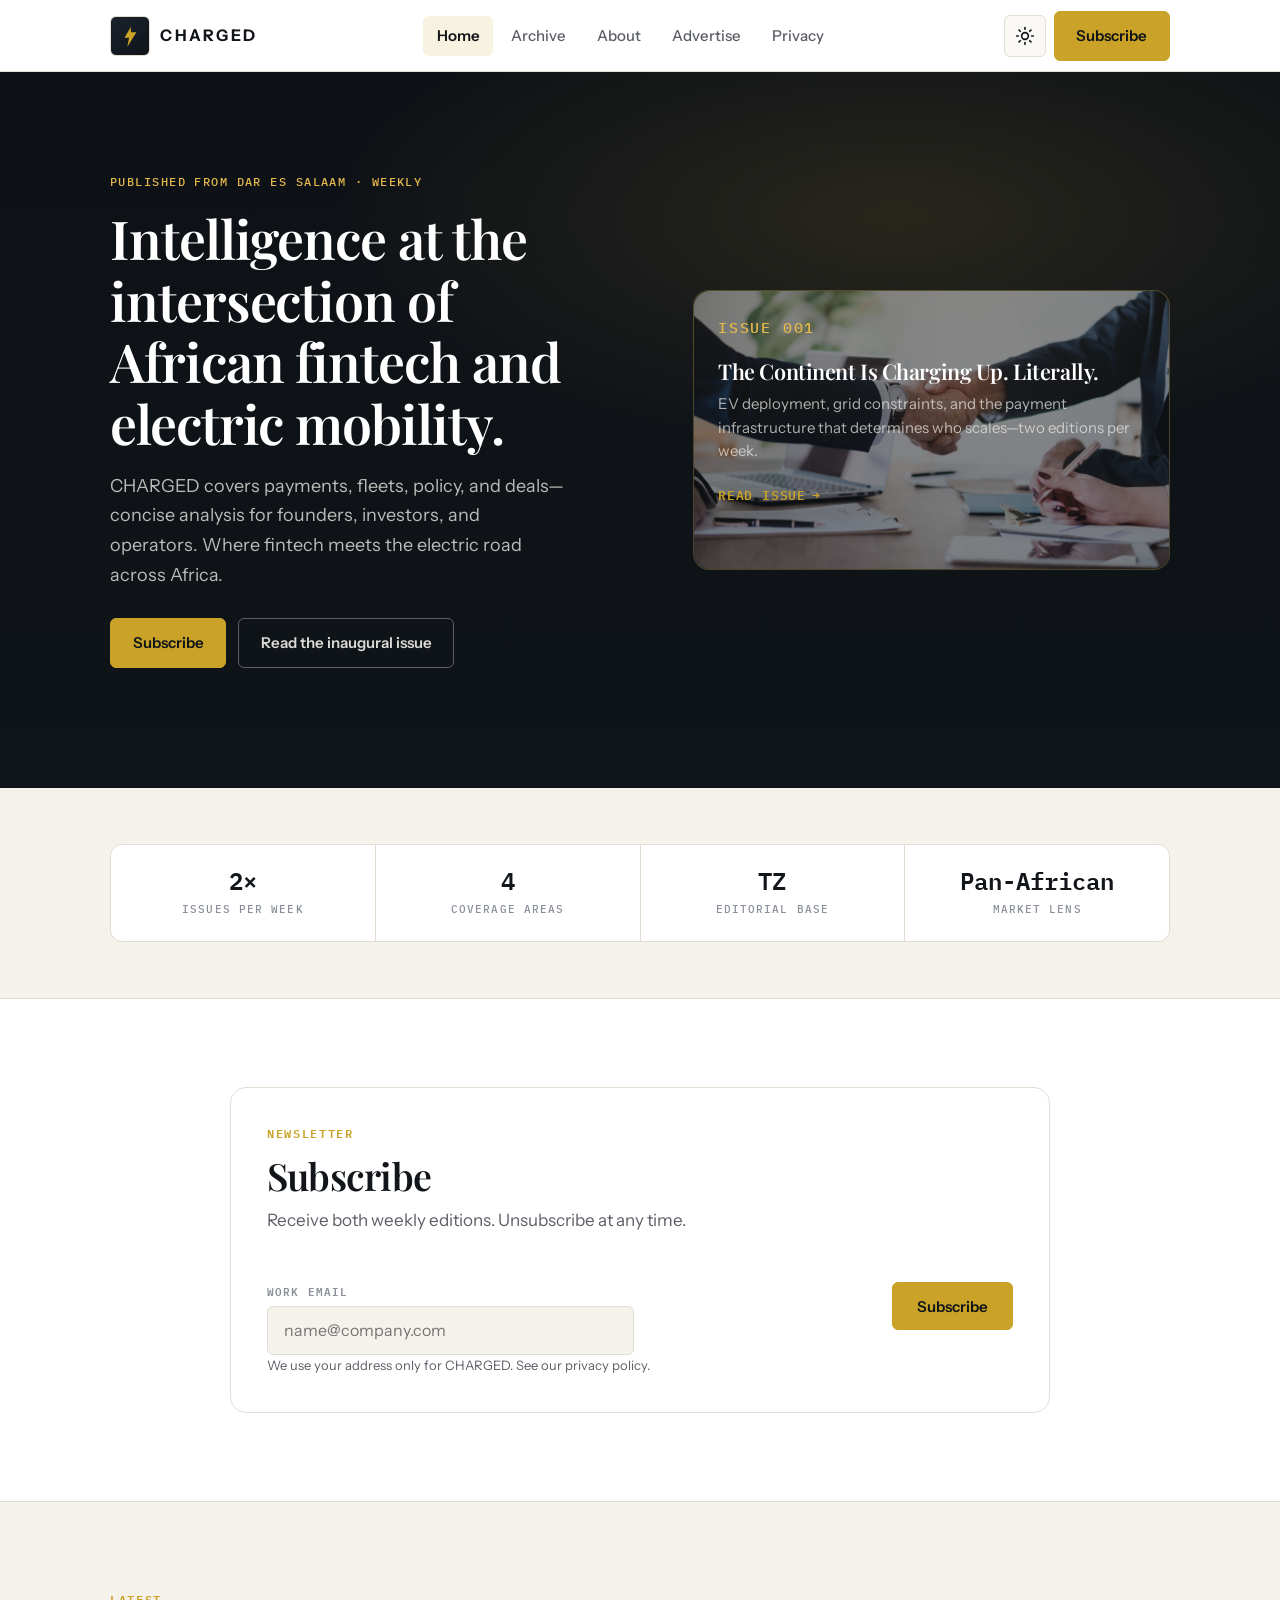
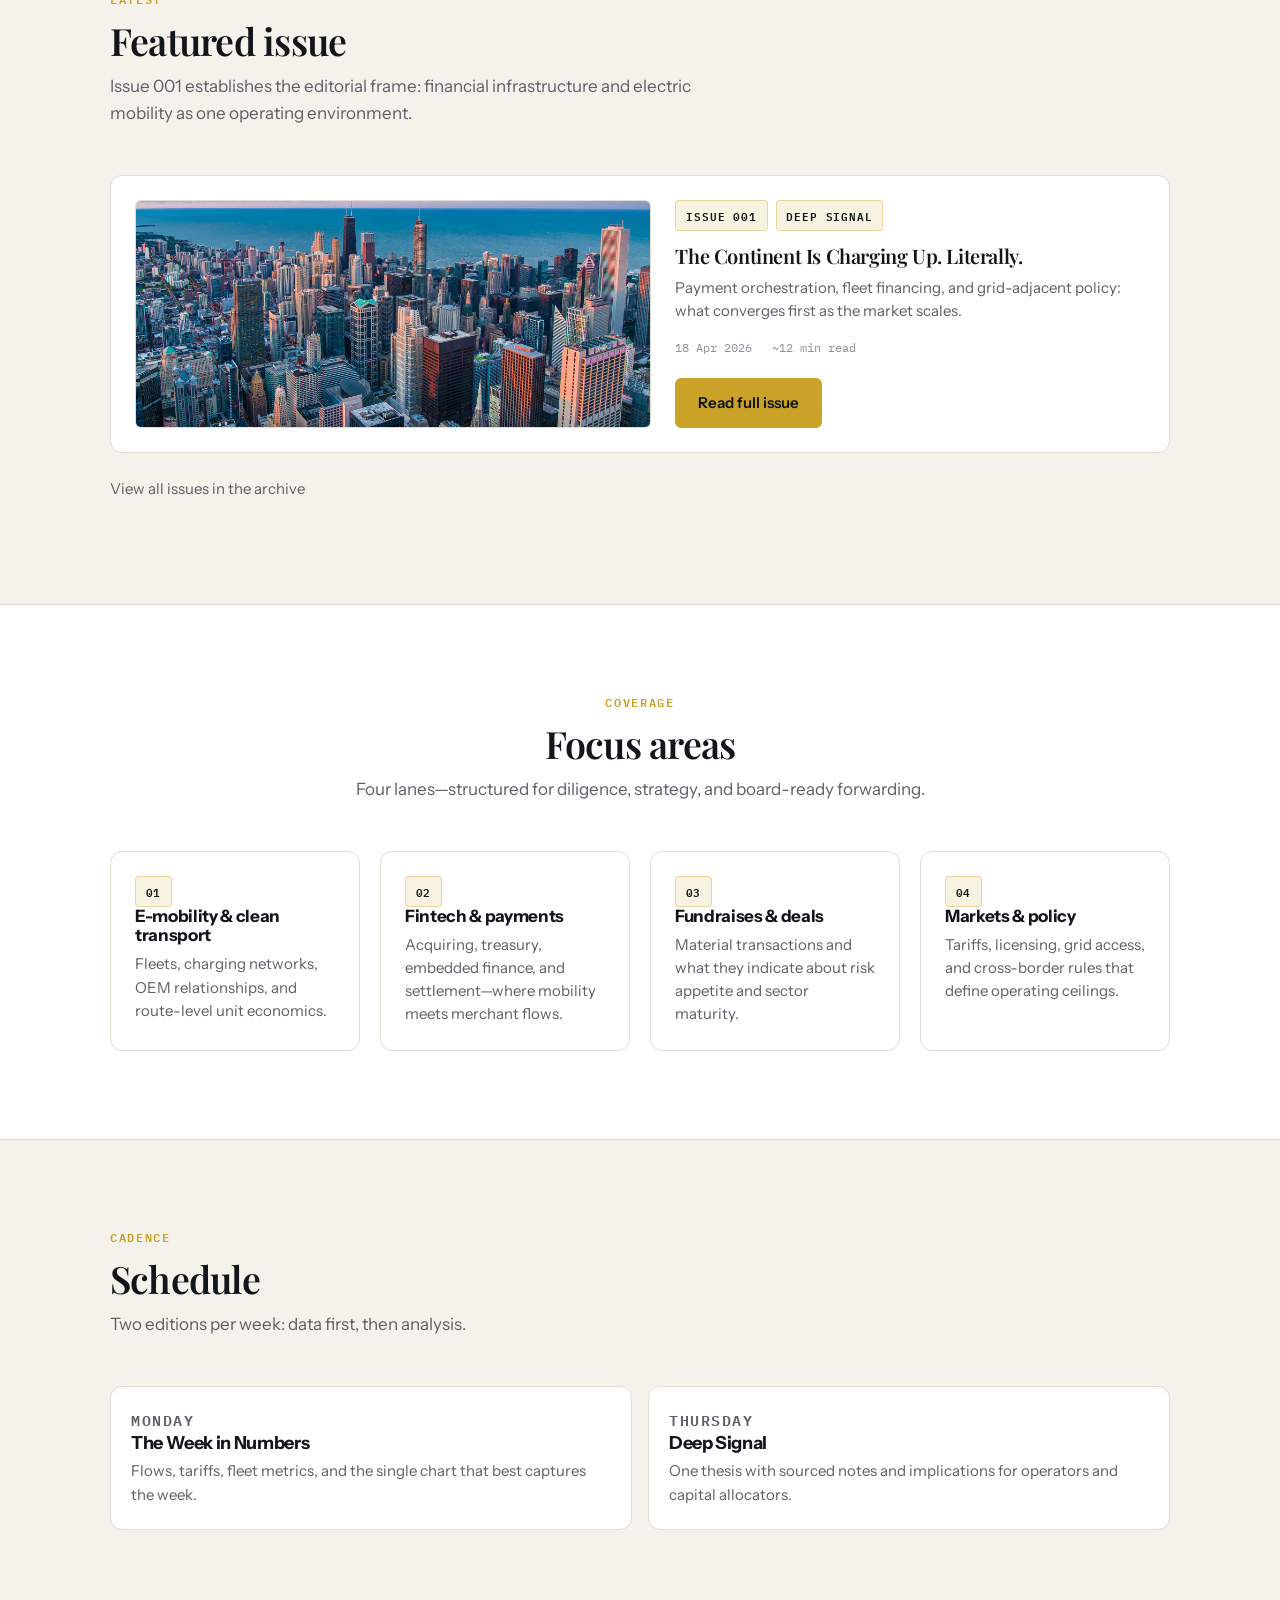
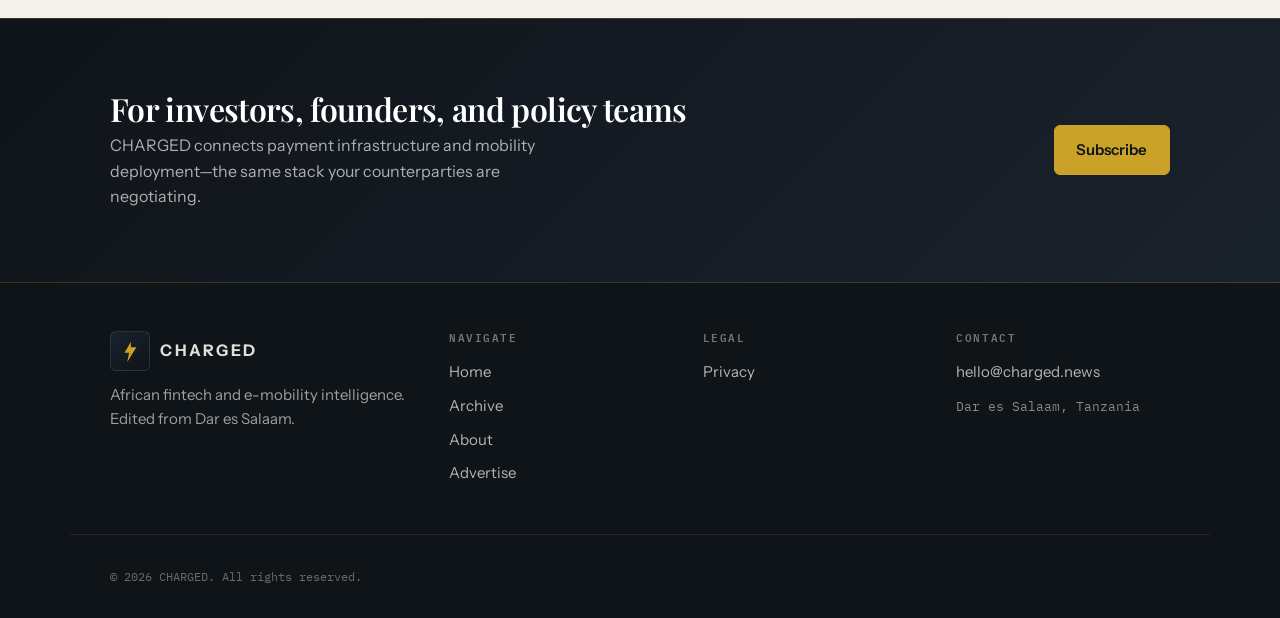
==== index.html @ 30957a06 "template editing" ====
<!DOCTYPE html>
<html lang="en" data-theme="light">
<head>
  <meta charset="UTF-8">
  <meta name="viewport" content="width=device-width, initial-scale=1">
  <meta http-equiv="X-UA-Compatible" content="IE=edge">
  <title>CHARGED — Africa fintech &amp; e-mobility intelligence</title>
  <meta name="description" content="Weekly intelligence on Africa’s fintech and e-mobility sectors. Published from Dar es Salaam. Where fintech meets the electric road across Africa.">
  <link rel="canonical" href="https://charged.news/">
  <meta property="og:type" content="website">
  <meta property="og:title" content="CHARGED — Africa fintech &amp; e-mobility intelligence">
  <meta property="og:description" content="Weekly intelligence on Africa’s fintech and e-mobility sectors. Published from Dar es Salaam.">
  <meta property="og:url" content="https://charged.news/">
  <meta property="og:image" content="https://charged.news/img/bg-img/1.jpg">
  <meta name="twitter:card" content="summary_large_image">
  <meta name="twitter:title" content="CHARGED">
  <meta name="twitter:description" content="Where fintech meets the electric road across Africa.">
  <link rel="icon" href="assets/images/favicon.svg" type="image/svg+xml">
  <link rel="apple-touch-icon" href="assets/images/favicon.svg">
  <link rel="stylesheet" href="assets/css/charged.css">
  <meta name="theme-color" content="#f5f2eb" media="(prefers-color-scheme: light)">
  <meta name="theme-color" content="#0a0c0f" media="(prefers-color-scheme: dark)">
</head>
<body>
  <a class="ch-skip" href="#main">Skip to content</a>

  <div class="ch-page">
    <header class="ch-header" id="top">
      <div class="ch-container ch-header__inner">
        <a class="ch-logo" href="index.html" aria-label="CHARGED home">
          <span class="ch-logo__mark" aria-hidden="true">
            <svg viewBox="0 0 24 24" fill="none" xmlns="http://www.w3.org/2000/svg" aria-hidden="true">
              <path d="M13 2L6 14h5l-2 10 10-16h-6l0-6z" fill="currentColor"/>
            </svg>
          </span>
          <span class="ch-logo__text">CHARGED</span>
        </a>

        <nav class="ch-nav" aria-label="Primary">
          <a href="index.html" aria-current="page">Home</a>
          <a href="archive.html">Archive</a>
          <a href="about.html">About</a>
          <a href="advertise.html">Advertise</a>
          <a href="privacy.html">Privacy</a>
        </nav>

        <div class="ch-header__actions">
          <button type="button" class="ch-icon-btn" id="theme-toggle" aria-label="Switch color theme">
            <svg class="ch-theme-icon ch-theme-icon--sun" width="20" height="20" viewBox="0 0 24 24" fill="none" xmlns="http://www.w3.org/2000/svg" aria-hidden="true">
              <circle cx="12" cy="12" r="4" stroke="currentColor" stroke-width="2"/>
              <path d="M12 2v2M12 20v2M4.93 4.93l1.41 1.41M17.66 17.66l1.41 1.41M2 12h2M20 12h2M4.93 19.07l1.41-1.41M17.66 6.34l1.41-1.41" stroke="currentColor" stroke-width="2" stroke-linecap="round"/>
            </svg>
            <svg class="ch-theme-icon ch-theme-icon--moon" width="20" height="20" viewBox="0 0 24 24" fill="none" xmlns="http://www.w3.org/2000/svg" aria-hidden="true">
              <path d="M21 12.79A9 9 0 1111.21 3 7 7 0 0021 12.79z" stroke="currentColor" stroke-width="2" stroke-linecap="round" stroke-linejoin="round"/>
            </svg>
          </button>
          <a class="ch-btn ch-btn--primary ch-hide-mobile" href="#subscribe">Subscribe</a>
          <button type="button" class="ch-nav-toggle" id="nav-toggle" aria-expanded="false" aria-controls="mobile-nav" aria-label="Open menu">
            <span></span><span></span><span></span>
          </button>
        </div>
      </div>
      <div class="ch-mobile-nav" id="mobile-nav" aria-hidden="true">
        <ul>
          <li><a href="index.html">Home</a></li>
          <li><a href="archive.html">Archive</a></li>
          <li><a href="about.html">About</a></li>
          <li><a href="advertise.html">Advertise</a></li>
          <li><a href="privacy.html">Privacy</a></li>
          <li><a href="#subscribe">Subscribe</a></li>
        </ul>
      </div>
    </header>

    <main class="ch-main" id="main">
      <section class="ch-hero" aria-labelledby="hero-heading">
        <div class="ch-container ch-hero__grid">
          <div>
            <p class="ch-kicker">Published from Dar es Salaam · Weekly</p>
            <h1 id="hero-heading">Intelligence at the intersection of African fintech and electric mobility.</h1>
            <p class="ch-hero__dek">CHARGED covers payments, fleets, policy, and deals—concise analysis for founders, investors, and operators. Where fintech meets the electric road across Africa.</p>
            <div class="ch-hero__actions">
              <a class="ch-btn ch-btn--primary" href="#subscribe">Subscribe</a>
              <a class="ch-btn ch-btn--on-dark" href="article.html">Read the inaugural issue</a>
            </div>
          </div>
          <div class="ch-hero__panel">
            <div class="ch-hero__panel-img" style="background-image:url(img/bg-img/1.jpg);" role="img" aria-hidden="true"></div>
            <div class="ch-hero__panel-inner">
              <p class="ch-kicker">Issue 001</p>
              <h2>The Continent Is Charging Up. Literally.</h2>
              <p>EV deployment, grid constraints, and the payment infrastructure that determines who scales—two editions per week.</p>
              <a class="ch-link-arrow" href="article.html">Read issue</a>
            </div>
          </div>
        </div>
      </section>

      <section class="ch-section ch-section--tight" aria-labelledby="stats-heading">
        <div class="ch-container">
          <h2 id="stats-heading" class="ch-sr-only">Publication snapshot</h2>
          <div class="ch-stat-bar">
            <div class="ch-stat">
              <span class="ch-stat__value">2×</span>
              <span class="ch-stat__label">Issues per week</span>
            </div>
            <div class="ch-stat">
              <span class="ch-stat__value">4</span>
              <span class="ch-stat__label">Coverage areas</span>
            </div>
            <div class="ch-stat">
              <span class="ch-stat__value">TZ</span>
              <span class="ch-stat__label">Editorial base</span>
            </div>
            <div class="ch-stat">
              <span class="ch-stat__value">Pan-African</span>
              <span class="ch-stat__label">Market lens</span>
            </div>
          </div>
        </div>
      </section>

      <section id="subscribe" class="ch-section ch-section--surface" aria-labelledby="subscribe-heading">
        <div class="ch-container ch-container--narrow">
          <div class="ch-subscribe-block">
            <div class="ch-section-head">
              <span class="ch-eyebrow">Newsletter</span>
              <h2 id="subscribe-heading" class="ch-section-title">Subscribe</h2>
              <p class="ch-section-dek">Receive both weekly editions. Unsubscribe at any time.</p>
            </div>
            <form class="ch-subscribe-form" action="#" method="post" novalidate>
              <div class="ch-form-row">
                <div class="ch-field">
                  <label class="ch-label" for="email-main">Work email</label>
                  <input class="ch-input" type="email" id="email-main" name="email" autocomplete="email" inputmode="email" placeholder="name@company.com" required>
                  <p class="ch-field-error" role="alert"></p>
                </div>
                <div class="ch-field ch-form-actions">
                  <span class="ch-label ch-sr-only">Submit subscription</span>
                  <button class="ch-btn ch-btn--primary ch-btn--submit" type="submit">Subscribe</button>
                </div>
              </div>
              <p class="ch-field-hint">We use your address only for CHARGED. See our <a href="privacy.html">privacy policy</a>.</p>
              <div class="ch-honeypot" aria-hidden="true">
                <label for="website">Website</label>
                <input type="text" id="website" name="website" tabindex="-1" autocomplete="off">
              </div>
              <p class="ch-form-status" role="status" aria-live="polite"></p>
            </form>
          </div>
        </div>
      </section>

      <section class="ch-section" aria-labelledby="featured-heading">
        <div class="ch-container">
          <header class="ch-section-head">
            <span class="ch-eyebrow">Latest</span>
            <h2 id="featured-heading" class="ch-section-title">Featured issue</h2>
            <p class="ch-section-dek">Issue 001 establishes the editorial frame: financial infrastructure and electric mobility as one operating environment.</p>
          </header>
          <article class="ch-card ch-card--featured">
            <div class="ch-card__visual" style="background-image:url(img/bg-img/6.jpg);" role="img" aria-hidden="true"></div>
            <div>
              <div class="ch-tag-row">
                <span class="ch-badge">Issue 001</span>
                <span class="ch-badge">Deep Signal</span>
              </div>
              <h3 class="ch-card__title"><a href="article.html">The Continent Is Charging Up. Literally.</a></h3>
              <p class="ch-card__excerpt">Payment orchestration, fleet financing, and grid-adjacent policy: what converges first as the market scales.</p>
              <div class="ch-meta-row">
                <time datetime="2026-04-18">18 Apr 2026</time>
                <span>~12 min read</span>
              </div>
              <div class="ch-card__actions">
                <a class="ch-btn ch-btn--primary" href="article.html">Read full issue</a>
              </div>
            </div>
          </article>
          <p class="ch-text-muted" style="margin-top:1.5rem;font-size:0.9375rem;"><a href="archive.html">View all issues in the archive</a></p>
        </div>
      </section>

      <section class="ch-section ch-section--surface" aria-labelledby="coverage-heading">
        <div class="ch-container">
          <header class="ch-section-head ch-section-head--center">
            <span class="ch-eyebrow">Coverage</span>
            <h2 id="coverage-heading" class="ch-section-title">Focus areas</h2>
            <p class="ch-section-dek">Four lanes—structured for diligence, strategy, and board-ready forwarding.</p>
          </header>
          <div class="ch-card-grid ch-card-grid--4">
            <div class="ch-card ch-card--topic">
              <span class="ch-badge">01</span>
              <h3>E-mobility &amp; clean transport</h3>
              <p>Fleets, charging networks, OEM relationships, and route-level unit economics.</p>
            </div>
            <div class="ch-card ch-card--topic">
              <span class="ch-badge">02</span>
              <h3>Fintech &amp; payments</h3>
              <p>Acquiring, treasury, embedded finance, and settlement—where mobility meets merchant flows.</p>
            </div>
            <div class="ch-card ch-card--topic">
              <span class="ch-badge">03</span>
              <h3>Fundraises &amp; deals</h3>
              <p>Material transactions and what they indicate about risk appetite and sector maturity.</p>
            </div>
            <div class="ch-card ch-card--topic">
              <span class="ch-badge">04</span>
              <h3>Markets &amp; policy</h3>
              <p>Tariffs, licensing, grid access, and cross-border rules that define operating ceilings.</p>
            </div>
          </div>
        </div>
      </section>

      <section class="ch-section" aria-labelledby="schedule-heading">
        <div class="ch-container">
          <header class="ch-section-head">
            <span class="ch-eyebrow">Cadence</span>
            <h2 id="schedule-heading" class="ch-section-title">Schedule</h2>
            <p class="ch-section-dek">Two editions per week: data first, then analysis.</p>
          </header>
          <div class="ch-schedule">
            <div class="ch-schedule__item">
              <p class="ch-schedule__day">Monday</p>
              <h3>The Week in Numbers</h3>
              <p>Flows, tariffs, fleet metrics, and the single chart that best captures the week.</p>
            </div>
            <div class="ch-schedule__item">
              <p class="ch-schedule__day">Thursday</p>
              <h3>Deep Signal</h3>
              <p>One thesis with sourced notes and implications for operators and capital allocators.</p>
            </div>
          </div>
        </div>
      </section>

      <section class="ch-cta-band" aria-labelledby="cta-mid-heading">
        <div class="ch-container ch-cta-band__inner">
          <div>
            <h2 id="cta-mid-heading">For investors, founders, and policy teams</h2>
            <p>CHARGED connects payment infrastructure and mobility deployment—the same stack your counterparties are negotiating.</p>
          </div>
          <a class="ch-btn ch-btn--primary" href="#subscribe">Subscribe</a>
        </div>
      </section>
    </main>

    <footer class="ch-footer">
      <div class="ch-container ch-footer__grid">
        <div class="ch-footer__brand">
          <a class="ch-logo ch-logo--footer" href="index.html">
            <span class="ch-logo__mark ch-logo__mark--footer" aria-hidden="true">
              <svg viewBox="0 0 24 24" width="22" height="22" xmlns="http://www.w3.org/2000/svg" aria-hidden="true">
                <path d="M13 2L6 14h5l-2 10 10-16h-6l0-6z" fill="currentColor"/>
              </svg>
            </span>
            <span class="ch-logo__text">CHARGED</span>
          </a>
          <p>African fintech and e-mobility intelligence. Edited from Dar es Salaam.</p>
        </div>
        <div>
          <h2 class="ch-footer__title">Navigate</h2>
          <ul class="ch-footer__list">
            <li><a href="index.html">Home</a></li>
            <li><a href="archive.html">Archive</a></li>
            <li><a href="about.html">About</a></li>
            <li><a href="advertise.html">Advertise</a></li>
          </ul>
        </div>
        <div>
          <h2 class="ch-footer__title">Legal</h2>
          <ul class="ch-footer__list">
            <li><a href="privacy.html">Privacy</a></li>
          </ul>
        </div>
        <div>
          <h2 class="ch-footer__title">Contact</h2>
          <ul class="ch-footer__list">
            <li><a href="mailto:hello@charged.news">hello@charged.news</a></li>
            <li><span class="ch-footer__location">Dar es Salaam, Tanzania</span></li>
          </ul>
        </div>
      </div>
      <div class="ch-container ch-footer__bottom">
        <p>© <span id="y"></span> CHARGED. All rights reserved.</p>
      </div>
    </footer>
  </div>

  <script>
    document.getElementById("y").textContent = new Date().getFullYear();
  </script>
  <script src="assets/js/main.js" defer></script>
</body>
</html>
---- assets/css/charged.css ----
/* =============================================================================
   CHARGED — Publication design system
   HTML/CSS/JS only. Tokens, components, light/dark themes.
   ============================================================================= */

@import url("https://fonts.googleapis.com/css2?family=IBM+Plex+Mono:wght@400;500;600&family=Instrument+Sans:ital,wght@0,400;0,500;0,600;0,700;1,400&family=Playfair+Display:ital,wght@0,500;0,600;0,700;1,500&display=swap");

/* -----------------------------------------------------------------------------
   Design tokens
   ----------------------------------------------------------------------------- */
:root {
  --font-display: "Playfair Display", Georgia, serif;
  --font-ui: "Instrument Sans", system-ui, sans-serif;
  --font-mono: "IBM Plex Mono", ui-monospace, monospace;

  --ch-bg: #f5f2eb;
  --ch-surface: #ffffff;
  --ch-surface-2: #faf8f4;
  --ch-ink: #12151a;
  --ch-ink-muted: #5c5f66;
  --ch-ink-subtle: #8a8f98;
  --ch-border: #e2ddd3;
  --ch-border-strong: #c9c2b4;

  --ch-accent: #c9a227;
  --ch-accent-bright: #e4b84a;
  --ch-accent-dim: rgba(201, 162, 39, 0.14);
  --ch-accent-glow: rgba(228, 184, 74, 0.35);

  --ch-navy: #0f1419;
  --ch-navy-soft: #1a222c;

  --ch-radius-sm: 6px;
  --ch-radius: 12px;
  --ch-radius-lg: 16px;

  --ch-shadow: 0 12px 40px rgba(15, 20, 25, 0.08);
  --ch-shadow-hover: 0 18px 50px rgba(15, 20, 25, 0.12);

  --ch-header-h: 72px;
  --ch-max-read: 42rem;
  --ch-max-prose: 48rem;
  --ch-ease: cubic-bezier(0.22, 1, 0.36, 1);
  --ch-trans: 0.22s var(--ch-ease);
}

[data-theme="dark"] {
  color-scheme: dark;
  --ch-bg: #0a0c0f;
  --ch-surface: #12151a;
  --ch-surface-2: #181c24;
  --ch-ink: #eceae4;
  --ch-ink-muted: #a8a49a;
  --ch-ink-subtle: #7a756c;
  --ch-border: #2a3038;
  --ch-border-strong: #3d4550;

  --ch-accent: #e4b84a;
  --ch-accent-bright: #f0cc6a;
  --ch-accent-dim: rgba(228, 184, 74, 0.12);
  --ch-accent-glow: rgba(228, 184, 74, 0.25);

  --ch-navy: #06080a;
  --ch-navy-soft: #12151a;

  --ch-shadow: 0 12px 40px rgba(0, 0, 0, 0.45);
  --ch-shadow-hover: 0 20px 55px rgba(0, 0, 0, 0.55);
}

/* -----------------------------------------------------------------------------
   Reset & base
   ----------------------------------------------------------------------------- */
*,
*::before,
*::after {
  box-sizing: border-box;
}

html {
  scroll-behavior: smooth;
}

@media (prefers-reduced-motion: reduce) {
  html {
    scroll-behavior: auto;
  }
  *,
  *::before,
  *::after {
    animation-duration: 0.01ms !important;
    animation-iteration-count: 1 !important;
    transition-duration: 0.01ms !important;
  }
}

body {
  margin: 0;
  font-family: var(--font-ui);
  font-size: 1rem;
  line-height: 1.6;
  color: var(--ch-ink);
  background: var(--ch-bg);
  -webkit-font-smoothing: antialiased;
}

img {
  max-width: 100%;
  height: auto;
  display: block;
}

a {
  color: inherit;
  text-decoration: none;
  transition: color var(--ch-trans), border-color var(--ch-trans), background var(--ch-trans),
    box-shadow var(--ch-trans), transform var(--ch-trans);
}

a:hover {
  color: var(--ch-accent);
}

:focus-visible {
  outline: 2px solid var(--ch-accent);
  outline-offset: 3px;
}

:focus:not(:focus-visible) {
  outline: none;
}

h1,
h2,
h3,
h4 {
  font-family: var(--font-display);
  font-weight: 600;
  line-height: 1.15;
  letter-spacing: -0.02em;
  margin: 0 0 0.5em;
}

.ch-mono {
  font-family: var(--font-mono);
  letter-spacing: 0.02em;
}

/* -----------------------------------------------------------------------------
   Layout
   ----------------------------------------------------------------------------- */
.ch-container {
  width: 100%;
  max-width: 1140px;
  margin-inline: auto;
  padding-inline: clamp(1.25rem, 4vw, 2.5rem);
}

.ch-container--narrow {
  max-width: 900px;
}

.ch-container--read {
  max-width: var(--ch-max-read);
}

.ch-skip {
  position: absolute;
  left: -9999px;
  z-index: 100000;
  padding: 0.75rem 1rem;
  background: var(--ch-accent);
  color: var(--ch-navy);
  font-weight: 600;
}
.ch-skip:focus {
  left: 1rem;
  top: 1rem;
}

/* -----------------------------------------------------------------------------
   Header
   ----------------------------------------------------------------------------- */
.ch-header {
  position: sticky;
  top: 0;
  z-index: 9000;
  height: var(--ch-header-h);
  background: var(--ch-surface);
  border-bottom: 1px solid var(--ch-border);
  transition: background var(--ch-trans), box-shadow var(--ch-trans);
}

.ch-header.is-scrolled {
  box-shadow: var(--ch-shadow);
}

[data-theme="dark"] .ch-header {
  background: rgba(18, 21, 26, 0.92);
  backdrop-filter: blur(12px);
}

.ch-header__inner {
  display: flex;
  align-items: center;
  justify-content: space-between;
  gap: 1rem;
  height: 100%;
}

.ch-logo {
  display: inline-flex;
  align-items: center;
  gap: 0.65rem;
  font-weight: 700;
  font-size: 1.125rem;
  letter-spacing: -0.03em;
  color: var(--ch-ink);
}
.ch-logo:hover {
  color: var(--ch-ink);
}
.ch-logo__mark {
  width: 40px;
  height: 40px;
  border-radius: var(--ch-radius-sm);
  background: linear-gradient(145deg, var(--ch-navy-soft), var(--ch-navy));
  border: 1px solid var(--ch-border);
  display: grid;
  place-items: center;
  flex-shrink: 0;
}
.ch-logo__mark svg {
  width: 22px;
  height: 22px;
  color: var(--ch-accent);
}

@media (max-width: 991px) {
  .ch-hide-mobile {
    display: none !important;
  }
}
.ch-logo__text {
  font-weight: 700;
  font-size: 1rem;
  letter-spacing: 0.14em;
  text-transform: uppercase;
  color: var(--ch-ink);
}

.ch-logo--footer {
  color: rgba(236, 234, 228, 0.95);
}
.ch-logo--footer .ch-logo__text {
  color: rgba(236, 234, 228, 0.95);
}
.ch-logo__mark--footer {
  background: linear-gradient(145deg, var(--ch-navy-soft), var(--ch-navy));
  border: 1px solid rgba(255, 255, 255, 0.1);
  color: var(--ch-accent-bright);
}
.ch-footer__location {
  font-family: var(--font-mono);
  font-size: 0.8125rem;
  color: rgba(236, 234, 228, 0.55);
}

.ch-nav {
  display: none;
  align-items: center;
  gap: 0.25rem;
}

@media (min-width: 992px) {
  .ch-nav {
    display: flex;
  }
}

.ch-nav a {
  display: block;
  padding: 0.5rem 0.85rem;
  border-radius: var(--ch-radius-sm);
  font-size: 0.9375rem;
  font-weight: 500;
  color: var(--ch-ink-muted);
}
.ch-nav a:hover,
.ch-nav a[aria-current="page"] {
  color: var(--ch-ink);
  background: var(--ch-accent-dim);
}
.ch-nav a[aria-current="page"] {
  font-weight: 600;
}

.ch-header__actions {
  display: flex;
  align-items: center;
  gap: 0.5rem;
}

/* Theme toggle */
.ch-icon-btn {
  width: 42px;
  height: 42px;
  border-radius: var(--ch-radius-sm);
  border: 1px solid var(--ch-border);
  background: var(--ch-surface-2);
  color: var(--ch-ink);
  cursor: pointer;
  display: grid;
  place-items: center;
  transition: border-color var(--ch-trans), background var(--ch-trans), transform var(--ch-trans);
}
.ch-icon-btn:hover {
  border-color: var(--ch-accent);
  background: var(--ch-accent-dim);
}
.ch-icon-btn:active {
  transform: scale(0.97);
}
.ch-theme-icon {
  display: block;
}
.ch-theme-icon--moon {
  display: none;
}
[data-theme="dark"] .ch-theme-icon--sun {
  display: none;
}
[data-theme="dark"] .ch-theme-icon--moon {
  display: block;
}

/* Mobile menu */
.ch-nav-toggle {
  display: flex;
  flex-direction: column;
  justify-content: center;
  gap: 5px;
  width: 44px;
  height: 44px;
  padding: 0;
  border: 1px solid var(--ch-border);
  border-radius: var(--ch-radius-sm);
  background: var(--ch-surface-2);
  cursor: pointer;
}
.ch-nav-toggle span {
  display: block;
  height: 2px;
  width: 20px;
  margin-inline: auto;
  background: var(--ch-ink);
  border-radius: 1px;
  transition: transform var(--ch-trans), opacity var(--ch-trans);
}
.ch-nav-toggle[aria-expanded="true"] span:nth-child(1) {
  transform: translateY(7px) rotate(45deg);
}
.ch-nav-toggle[aria-expanded="true"] span:nth-child(2) {
  opacity: 0;
}
.ch-nav-toggle[aria-expanded="true"] span:nth-child(3) {
  transform: translateY(-7px) rotate(-45deg);
}

@media (min-width: 992px) {
  .ch-nav-toggle {
    display: none;
  }
}

.ch-mobile-nav {
  display: none;
  position: absolute;
  left: 0;
  right: 0;
  top: 100%;
  padding: 0.75rem 0 1.25rem;
  background: var(--ch-surface);
  border-bottom: 1px solid var(--ch-border);
  box-shadow: var(--ch-shadow);
}
.ch-mobile-nav.is-open {
  display: block;
}
.ch-mobile-nav ul {
  list-style: none;
  margin: 0;
  padding: 0;
}
.ch-mobile-nav a {
  display: block;
  padding: 0.85rem clamp(1.25rem, 4vw, 2.5rem);
  font-weight: 500;
  border-bottom: 1px solid var(--ch-border);
  color: var(--ch-ink);
}
.ch-mobile-nav a:hover,
.ch-mobile-nav a:focus {
  background: var(--ch-accent-dim);
}

@media (min-width: 992px) {
  .ch-mobile-nav {
    display: none !important;
  }
}

/* -----------------------------------------------------------------------------
   Buttons & links
   ----------------------------------------------------------------------------- */
.ch-btn {
  display: inline-flex;
  align-items: center;
  justify-content: center;
  gap: 0.5rem;
  padding: 0.75rem 1.35rem;
  font-family: var(--font-ui);
  font-size: 0.9375rem;
  font-weight: 600;
  border-radius: var(--ch-radius-sm);
  border: 1px solid transparent;
  cursor: pointer;
  text-decoration: none;
  transition: background var(--ch-trans), color var(--ch-trans), border-color var(--ch-trans),
    box-shadow var(--ch-trans), transform var(--ch-trans);
}
.ch-btn:disabled {
  opacity: 0.55;
  cursor: not-allowed;
  transform: none;
}

.ch-btn--primary {
  background: var(--ch-accent);
  color: var(--ch-navy);
  border-color: var(--ch-accent);
}
.ch-btn--primary:hover:not(:disabled) {
  background: var(--ch-accent-bright);
  border-color: var(--ch-accent-bright);
  color: var(--ch-navy);
  box-shadow: 0 8px 24px var(--ch-accent-glow);
  transform: translateY(-1px);
}

.ch-btn--ghost {
  background: transparent;
  color: var(--ch-ink);
  border-color: var(--ch-border-strong);
}
.ch-btn--ghost:hover:not(:disabled) {
  border-color: var(--ch-accent);
  color: var(--ch-accent);
  background: var(--ch-accent-dim);
}

.ch-btn--dark {
  background: var(--ch-navy);
  color: #f5f2eb;
  border-color: var(--ch-navy);
}
.ch-btn--dark:hover:not(:disabled) {
  background: var(--ch-navy-soft);
  transform: translateY(-1px);
}

/* Ghost button on dark hero backgrounds */
.ch-btn--on-dark {
  background: transparent;
  color: rgba(236, 234, 228, 0.92);
  border: 1px solid rgba(255, 255, 255, 0.32);
}
.ch-btn--on-dark:hover:not(:disabled) {
  border-color: var(--ch-accent-bright);
  color: var(--ch-accent-bright);
  background: rgba(228, 184, 74, 0.08);
  transform: translateY(-1px);
}

.ch-hero__tagline {
  font-family: var(--font-mono);
  font-size: 0.75rem;
  letter-spacing: 0.06em;
  color: rgba(236, 234, 228, 0.45);
  margin: 1.5rem 0 0;
  max-width: 36ch;
  line-height: 1.45;
}

.ch-form-actions {
  display: flex;
  align-items: flex-end;
}
.ch-btn--submit {
  min-height: 48px;
  padding-inline: 1.5rem;
}

.ch-card__actions {
  margin-top: 1.25rem;
}

.ch-share-link {
  display: inline-flex;
  align-items: center;
  justify-content: center;
  min-width: 40px;
  height: 40px;
  padding: 0 0.65rem;
  border-radius: var(--ch-radius-sm);
  border: 1px solid var(--ch-border);
  background: var(--ch-surface);
  color: var(--ch-ink-muted);
  font-family: var(--font-mono);
  font-size: 0.6875rem;
  font-weight: 600;
  text-transform: uppercase;
  letter-spacing: 0.06em;
}
.ch-share-link:hover {
  border-color: var(--ch-accent);
  color: var(--ch-accent);
  background: var(--ch-accent-dim);
}

.ch-link-arrow {
  display: inline-flex;
  align-items: center;
  gap: 0.35rem;
  font-family: var(--font-mono);
  font-size: 0.8125rem;
  font-weight: 600;
  text-transform: uppercase;
  letter-spacing: 0.06em;
  color: var(--ch-accent);
}
.ch-link-arrow::after {
  content: "→";
  transition: transform var(--ch-trans);
}
.ch-link-arrow:hover::after {
  transform: translateX(4px);
}

/* -----------------------------------------------------------------------------
   Hero
   ----------------------------------------------------------------------------- */
.ch-hero {
  position: relative;
  padding-block: clamp(3rem, 8vw, 5.5rem);
  background: var(--ch-navy);
  color: #eceae4;
  overflow: hidden;
}
.ch-hero::before {
  content: "";
  position: absolute;
  inset: 0;
  background: radial-gradient(ellipse 80% 60% at 70% 20%, rgba(228, 184, 74, 0.12), transparent 55%),
    linear-gradient(180deg, rgba(10, 12, 15, 0.3), var(--ch-navy));
  pointer-events: none;
}

.ch-hero__grid {
  position: relative;
  display: grid;
  gap: clamp(2rem, 5vw, 3.5rem);
  align-items: center;
}
@media (min-width: 900px) {
  .ch-hero__grid {
    grid-template-columns: 1.05fr 0.95fr;
  }
}

.ch-kicker {
  display: inline-flex;
  align-items: center;
  gap: 0.5rem;
  font-family: var(--font-mono);
  font-size: 0.75rem;
  font-weight: 500;
  text-transform: uppercase;
  letter-spacing: 0.12em;
  color: var(--ch-accent-bright);
  margin-bottom: 1rem;
}

.ch-hero h1 {
  font-size: clamp(2.25rem, 5vw, 3.35rem);
  color: #fff;
  margin-bottom: 1rem;
  max-width: 14ch;
}

.ch-hero__dek {
  font-size: 1.125rem;
  line-height: 1.65;
  color: rgba(236, 234, 228, 0.78);
  max-width: 38ch;
  margin-bottom: 1.75rem;
}

.ch-hero__actions {
  display: flex;
  flex-wrap: wrap;
  gap: 0.75rem;
  margin-bottom: 2rem;
}

.ch-hero__panel {
  position: relative;
  border-radius: var(--ch-radius-lg);
  border: 1px solid rgba(228, 184, 74, 0.25);
  background: rgba(255, 255, 255, 0.04);
  padding: 1.5rem;
  min-height: 280px;
}
.ch-hero__panel-img {
  position: absolute;
  inset: 0;
  border-radius: inherit;
  background-size: cover;
  background-position: center;
  opacity: 0.45;
}
.ch-hero__panel-inner {
  position: relative;
  z-index: 1;
}
.ch-hero__panel .ch-kicker {
  color: var(--ch-accent-bright);
}
.ch-hero__panel h2 {
  font-size: 1.35rem;
  color: #fff;
  margin-bottom: 0.5rem;
  font-family: var(--font-display);
}
.ch-hero__panel p {
  font-size: 0.9375rem;
  color: rgba(236, 234, 228, 0.72);
  margin: 0 0 1.25rem;
  line-height: 1.55;
}

/* -----------------------------------------------------------------------------
   Sections
   ----------------------------------------------------------------------------- */
.ch-section {
  padding-block: clamp(3.5rem, 8vw, 5.5rem);
}

.ch-section--tight {
  padding-block: clamp(2.5rem, 5vw, 3.5rem);
}

.ch-section--surface {
  background: var(--ch-surface);
  border-block: 1px solid var(--ch-border);
}

.ch-section-head {
  max-width: 40rem;
  margin-bottom: clamp(2rem, 4vw, 3rem);
}
.ch-section-head--center {
  text-align: center;
  margin-inline: auto;
}

.ch-eyebrow {
  font-family: var(--font-mono);
  font-size: 0.75rem;
  font-weight: 600;
  text-transform: uppercase;
  letter-spacing: 0.14em;
  color: var(--ch-accent);
  margin-bottom: 0.65rem;
  display: block;
}

.ch-section-title {
  font-size: clamp(1.75rem, 3.5vw, 2.35rem);
  margin-bottom: 0.65rem;
}

.ch-section-dek {
  margin: 0;
  font-size: 1.0625rem;
  color: var(--ch-ink-muted);
  line-height: 1.6;
}

/* -----------------------------------------------------------------------------
   Stat bar (credibility)
   ----------------------------------------------------------------------------- */
.ch-stat-bar {
  display: grid;
  grid-template-columns: repeat(2, 1fr);
  gap: 1px;
  background: var(--ch-border);
  border: 1px solid var(--ch-border);
  border-radius: var(--ch-radius);
  overflow: hidden;
}
@media (min-width: 768px) {
  .ch-stat-bar {
    grid-template-columns: repeat(4, 1fr);
  }
}

.ch-stat {
  background: var(--ch-surface);
  padding: 1.25rem 1rem;
  text-align: center;
}
.ch-stat__value {
  font-family: var(--font-mono);
  font-size: clamp(1rem, 2.8vw, 1.5rem);
  font-weight: 600;
  color: var(--ch-ink);
  display: block;
  line-height: 1.25;
}
.ch-stat__label {
  font-family: var(--font-mono);
  font-size: 0.6875rem;
  font-weight: 500;
  text-transform: uppercase;
  letter-spacing: 0.1em;
  color: var(--ch-ink-subtle);
  margin-top: 0.35rem;
}

/* -----------------------------------------------------------------------------
   Cards — issue, topic, preview
   ----------------------------------------------------------------------------- */
.ch-card-grid {
  display: grid;
  gap: 1.25rem;
}
@media (min-width: 768px) {
  .ch-card-grid--2 {
    grid-template-columns: repeat(2, 1fr);
  }
  .ch-card-grid--3 {
    grid-template-columns: repeat(3, 1fr);
  }
  .ch-card-grid--4 {
    grid-template-columns: repeat(2, 1fr);
  }
}
@media (min-width: 1024px) {
  .ch-card-grid--4 {
    grid-template-columns: repeat(4, 1fr);
  }
}

.ch-card {
  background: var(--ch-surface);
  border: 1px solid var(--ch-border);
  border-radius: var(--ch-radius);
  padding: 1.5rem;
  transition: border-color var(--ch-trans), box-shadow var(--ch-trans), transform var(--ch-trans);
}
.ch-card:hover {
  border-color: var(--ch-border-strong);
  box-shadow: var(--ch-shadow-hover);
  transform: translateY(-3px);
}

.ch-card--issue {
  display: flex;
  flex-direction: column;
  height: 100%;
}
.ch-card--issue .ch-card__meta {
  margin-top: auto;
  padding-top: 1rem;
  display: flex;
  align-items: center;
  justify-content: space-between;
  gap: 0.75rem;
  flex-wrap: wrap;
}

.ch-card__title {
  font-family: var(--font-display);
  font-size: 1.25rem;
  margin: 0 0 0.5rem;
  line-height: 1.25;
}
.ch-card__title a {
  color: var(--ch-ink);
}
.ch-card__title a:hover {
  color: var(--ch-accent);
}

.ch-card__excerpt {
  font-size: 0.9375rem;
  color: var(--ch-ink-muted);
  margin: 0 0 1rem;
  line-height: 1.55;
}

.ch-card--topic {
  text-align: left;
}
.ch-card--topic h3 {
  font-family: var(--font-ui);
  font-size: 1.0625rem;
  font-weight: 700;
  margin: 0 0 0.4rem;
}
.ch-card--topic p {
  margin: 0;
  font-size: 0.9375rem;
  color: var(--ch-ink-muted);
  line-height: 1.55;
}

.ch-card--featured {
  grid-column: 1 / -1;
  display: grid;
  gap: 1.5rem;
}
@media (min-width: 900px) {
  .ch-card--featured {
    grid-template-columns: 1.1fr 1fr;
    align-items: stretch;
  }
}
.ch-card--featured .ch-card__visual {
  min-height: 220px;
  border-radius: var(--ch-radius-sm);
  background-size: cover;
  background-position: center;
  border: 1px solid var(--ch-border);
}

/* Article preview (list) */
.ch-preview {
  display: grid;
  gap: 1rem;
  padding: 1.25rem 0;
  border-bottom: 1px solid var(--ch-border);
}
@media (min-width: 700px) {
  .ch-preview {
    grid-template-columns: 140px 1fr;
    align-items: start;
  }
}
.ch-preview:last-child {
  border-bottom: none;
}
.ch-preview__thumb {
  aspect-ratio: 4/3;
  border-radius: var(--ch-radius-sm);
  background-size: cover;
  background-position: center;
  border: 1px solid var(--ch-border);
}

/* -----------------------------------------------------------------------------
   Badges, tags, chips
   ----------------------------------------------------------------------------- */
.ch-badge {
  display: inline-block;
  font-family: var(--font-mono);
  font-size: 0.6875rem;
  font-weight: 600;
  text-transform: uppercase;
  letter-spacing: 0.08em;
  padding: 0.35rem 0.6rem;
  border-radius: 4px;
  background: var(--ch-accent-dim);
  color: var(--ch-ink);
  border: 1px solid rgba(201, 162, 39, 0.35);
}

.ch-tag-row {
  display: flex;
  flex-wrap: wrap;
  gap: 0.5rem;
  margin-bottom: 0.75rem;
}

.ch-chip {
  font-family: var(--font-mono);
  font-size: 0.75rem;
  padding: 0.4rem 0.75rem;
  border-radius: 999px;
  border: 1px solid var(--ch-border);
  background: var(--ch-surface-2);
  color: var(--ch-ink-muted);
  cursor: pointer;
  transition: background var(--ch-trans), border-color var(--ch-trans), color var(--ch-trans);
}
.ch-chip:hover,
.ch-chip.is-active {
  border-color: var(--ch-accent);
  color: var(--ch-ink);
  background: var(--ch-accent-dim);
}

/* -----------------------------------------------------------------------------
   Dividers & byline
   ----------------------------------------------------------------------------- */
.ch-rule {
  height: 1px;
  background: var(--ch-border);
  border: 0;
  margin: 2rem 0;
}

.ch-rule--thick {
  height: 3px;
  background: linear-gradient(90deg, var(--ch-accent), transparent);
  max-width: 4rem;
  margin: 1.5rem 0;
}

.ch-byline {
  display: flex;
  flex-wrap: wrap;
  align-items: baseline;
  gap: 0.5rem 1rem;
  font-size: 0.875rem;
  color: var(--ch-ink-muted);
}
.ch-byline strong {
  color: var(--ch-ink);
  font-weight: 600;
}

.ch-meta-row {
  font-family: var(--font-mono);
  font-size: 0.75rem;
  color: var(--ch-ink-subtle);
  display: flex;
  flex-wrap: wrap;
  gap: 0.75rem 1.25rem;
}

/* -----------------------------------------------------------------------------
   Schedule
   ----------------------------------------------------------------------------- */
.ch-schedule {
  display: grid;
  gap: 1rem;
}
@media (min-width: 768px) {
  .ch-schedule {
    grid-template-columns: repeat(2, 1fr);
  }
}

.ch-schedule__item {
  border: 1px solid var(--ch-border);
  border-radius: var(--ch-radius);
  padding: 1.35rem 1.25rem;
  background: var(--ch-surface);
}
.ch-schedule__day {
  font-family: var(--font-mono);
  font-size: 0.75rem;
  font-weight: 600;
  text-transform: uppercase;
  letter-spacing: 0.1em;
  color: var(--ch-accent);
  margin-bottom: 0.35rem;
}
.ch-schedule__item h3 {
  font-family: var(--font-ui);
  font-size: 1.125rem;
  font-weight: 700;
  margin: 0 0 0.35rem;
}
.ch-schedule__item p {
  margin: 0;
  font-size: 0.9375rem;
  color: var(--ch-ink-muted);
}

/* -----------------------------------------------------------------------------
   CTA band
   ----------------------------------------------------------------------------- */
.ch-cta-band {
  padding-block: clamp(3rem, 6vw, 4.5rem);
  background: linear-gradient(135deg, var(--ch-navy) 0%, #1a222c 100%);
  color: #eceae4;
  border-block: 1px solid rgba(228, 184, 74, 0.2);
}
.ch-cta-band__inner {
  display: flex;
  flex-direction: column;
  gap: 1.5rem;
  align-items: flex-start;
}
@media (min-width: 900px) {
  .ch-cta-band__inner {
    flex-direction: row;
    align-items: center;
    justify-content: space-between;
  }
}
.ch-cta-band h2 {
  font-size: clamp(1.5rem, 3vw, 2rem);
  color: #fff;
  margin: 0 0 0.35rem;
}
.ch-cta-band p {
  margin: 0;
  color: rgba(236, 234, 228, 0.72);
  max-width: 42ch;
}

/* -----------------------------------------------------------------------------
   Subscribe form
   ----------------------------------------------------------------------------- */
.ch-subscribe-block {
  border: 1px solid var(--ch-border);
  border-radius: var(--ch-radius-lg);
  padding: clamp(1.5rem, 4vw, 2.25rem);
  background: var(--ch-surface);
}

.ch-form-row {
  display: flex;
  flex-direction: column;
  gap: 0.75rem;
}
@media (min-width: 640px) {
  .ch-form-row {
    flex-direction: row;
    align-items: stretch;
  }
}

.ch-field {
  flex: 1;
  display: flex;
  flex-direction: column;
  gap: 0.35rem;
}

.ch-label {
  font-family: var(--font-mono);
  font-size: 0.6875rem;
  font-weight: 600;
  text-transform: uppercase;
  letter-spacing: 0.1em;
  color: var(--ch-ink-subtle);
}

.ch-input {
  width: 100%;
  padding: 0.85rem 1rem;
  font-family: var(--font-ui);
  font-size: 1rem;
  border: 1px solid var(--ch-border);
  border-radius: var(--ch-radius-sm);
  background: var(--ch-bg);
  color: var(--ch-ink);
  transition: border-color var(--ch-trans), box-shadow var(--ch-trans);
}
.ch-input:focus {
  outline: none;
  border-color: var(--ch-accent);
  box-shadow: 0 0 0 3px var(--ch-accent-dim);
}
textarea.ch-input {
  min-height: 120px;
  line-height: 1.5;
}
.ch-input:disabled {
  opacity: 0.65;
  cursor: not-allowed;
}

.ch-field-hint {
  font-size: 0.8125rem;
  color: var(--ch-ink-muted);
  margin: 0;
}
.ch-field-error {
  font-size: 0.8125rem;
  color: #b42318;
  margin: 0;
  display: none;
}
[data-theme="dark"] .ch-field-error {
  color: #f97066;
}
.ch-field.is-error .ch-field-error {
  display: block;
}
.ch-field.is-error .ch-input {
  border-color: #b42318;
}

.ch-form-status {
  font-size: 0.875rem;
  margin-top: 0.75rem;
  padding: 0.75rem 1rem;
  border-radius: var(--ch-radius-sm);
  display: none;
}
.ch-form-status.is-success {
  display: block;
  background: rgba(34, 139, 87, 0.12);
  border: 1px solid rgba(34, 139, 87, 0.35);
  color: var(--ch-ink);
}
.ch-form-status.is-error {
  display: block;
  background: rgba(180, 35, 24, 0.08);
  border: 1px solid rgba(180, 35, 24, 0.35);
}

.ch-honeypot {
  position: absolute;
  left: -9999px;
  width: 1px;
  height: 1px;
  opacity: 0;
  pointer-events: none;
}

/* -----------------------------------------------------------------------------
   Page hero (inner pages)
   ----------------------------------------------------------------------------- */
.ch-page-hero {
  padding-block: clamp(3rem, 7vw, 4.5rem);
  padding-top: calc(var(--ch-header-h) + clamp(2rem, 5vw, 3rem));
  margin-top: calc(-1 * var(--ch-header-h));
  background: var(--ch-navy);
  color: #eceae4;
  position: relative;
}
.ch-page-hero::after {
  content: "";
  position: absolute;
  inset: 0;
  background: radial-gradient(ellipse 60% 50% at 80% 0%, rgba(228, 184, 74, 0.1), transparent);
  pointer-events: none;
}
.ch-page-hero .ch-container {
  position: relative;
  z-index: 1;
}
.ch-page-hero h1 {
  color: #fff;
  font-size: clamp(2rem, 4vw, 2.75rem);
  margin-bottom: 0.75rem;
}
.ch-breadcrumb {
  list-style: none;
  margin: 0 0 1rem;
  padding: 0;
  display: flex;
  flex-wrap: wrap;
  gap: 0.35rem 0.65rem;
  font-family: var(--font-mono);
  font-size: 0.75rem;
  text-transform: uppercase;
  letter-spacing: 0.08em;
  color: rgba(236, 234, 228, 0.55);
}
.ch-breadcrumb a {
  color: var(--ch-accent-bright);
}
.ch-breadcrumb li:not(:last-child)::after {
  content: "/";
  margin-left: 0.65rem;
  color: rgba(236, 234, 228, 0.25);
}

.ch-page-hero .ch-kicker {
  color: rgba(236, 234, 228, 0.82);
  margin-bottom: 0.75rem;
}
.ch-page-hero .ch-hero__dek {
  max-width: none;
}
.ch-page-hero .ch-meta-row {
  margin-top: 0.75rem;
  color: rgba(236, 234, 228, 0.65);
}

/* -----------------------------------------------------------------------------
   Article / issue reading
   ----------------------------------------------------------------------------- */
.ch-article-wrap {
  padding-block: clamp(2.5rem, 6vw, 4rem);
}

.ch-article {
  max-width: var(--ch-max-read);
  margin-inline: auto;
}

.ch-article__header {
  margin-bottom: 2.5rem;
}

.ch-article__dek {
  font-size: 1.2rem;
  line-height: 1.55;
  color: var(--ch-ink-muted);
  margin: 0 0 1.25rem;
  font-weight: 500;
}

.ch-article__body {
  font-size: 1.0625rem;
  line-height: 1.75;
  color: var(--ch-ink);
}
.ch-article__body > p {
  margin: 0 0 1.25em;
}
.ch-article__body h2 {
  font-size: 1.5rem;
  margin-top: 2.25rem;
  margin-bottom: 0.75rem;
}
.ch-article__body h3 {
  font-family: var(--font-ui);
  font-size: 1.15rem;
  font-weight: 700;
  margin-top: 1.75rem;
  margin-bottom: 0.5rem;
}

.ch-pullquote {
  margin: 2.5rem 0;
  padding: 1.5rem 1.5rem 1.5rem 1.25rem;
  border-left: 4px solid var(--ch-accent);
  background: var(--ch-surface-2);
  border-radius: 0 var(--ch-radius-sm) var(--ch-radius-sm) 0;
  font-family: var(--font-display);
  font-size: 1.35rem;
  font-style: italic;
  line-height: 1.45;
  color: var(--ch-ink);
}

.ch-stat-callout {
  display: flex;
  align-items: baseline;
  gap: 1rem;
  margin: 2rem 0;
  padding: 1.25rem 1.35rem;
  border: 1px solid var(--ch-border);
  border-radius: var(--ch-radius);
  background: var(--ch-surface);
}
.ch-stat-callout__value {
  font-family: var(--font-mono);
  font-size: 2rem;
  font-weight: 600;
  color: var(--ch-accent);
  line-height: 1;
}
.ch-stat-callout__context {
  font-size: 0.9375rem;
  color: var(--ch-ink-muted);
  margin: 0;
}

.ch-section-break {
  display: flex;
  align-items: center;
  gap: 1rem;
  margin: 2.5rem 0;
  font-family: var(--font-mono);
  font-size: 0.6875rem;
  font-weight: 600;
  text-transform: uppercase;
  letter-spacing: 0.2em;
  color: var(--ch-ink-subtle);
}
.ch-section-break::before,
.ch-section-break::after {
  content: "";
  flex: 1;
  height: 1px;
  background: var(--ch-border);
}

.ch-share-row {
  display: flex;
  flex-wrap: wrap;
  align-items: center;
  gap: 0.75rem;
  margin-top: 2.5rem;
  padding-top: 1.5rem;
  border-top: 1px solid var(--ch-border);
}
.ch-share-row span {
  font-family: var(--font-mono);
  font-size: 0.75rem;
  text-transform: uppercase;
  letter-spacing: 0.08em;
  color: var(--ch-ink-subtle);
}
.ch-share-row a {
  display: inline-flex;
  align-items: center;
  justify-content: center;
  width: 40px;
  height: 40px;
  border-radius: var(--ch-radius-sm);
  border: 1px solid var(--ch-border);
  background: var(--ch-surface);
  color: var(--ch-ink-muted);
  font-size: 0.875rem;
}
.ch-share-row a:hover {
  border-color: var(--ch-accent);
  color: var(--ch-accent);
  background: var(--ch-accent-dim);
}

.ch-article-cta {
  margin-top: 3rem;
  padding: 2rem;
  border-radius: var(--ch-radius);
  border: 1px solid var(--ch-border);
  background: var(--ch-surface-2);
  text-align: center;
}
.ch-article-cta h2 {
  font-size: 1.35rem;
  margin-bottom: 0.5rem;
}
.ch-article-cta p {
  margin: 0 0 1.25rem;
  color: var(--ch-ink-muted);
  font-size: 0.9375rem;
}

/* -----------------------------------------------------------------------------
   Legal / prose pages
   ----------------------------------------------------------------------------- */
.ch-prose {
  max-width: 40rem;
  margin-inline: auto;
}
.ch-prose h2 {
  font-size: 1.35rem;
  margin-top: 2.5rem;
  margin-bottom: 0.75rem;
}
.ch-prose h3 {
  font-family: var(--font-ui);
  font-size: 1.05rem;
  font-weight: 700;
  margin-top: 1.5rem;
}
.ch-prose p,
.ch-prose li {
  font-size: 1rem;
  line-height: 1.7;
  color: var(--ch-ink-muted);
}
.ch-prose ul {
  padding-left: 1.25rem;
}
.ch-prose li {
  margin-bottom: 0.5rem;
}

/* -----------------------------------------------------------------------------
   Footer
   ----------------------------------------------------------------------------- */
.ch-footer {
  background: var(--ch-navy);
  color: rgba(236, 234, 228, 0.65);
  padding-block: 3rem 0;
  margin-top: auto;
}
.ch-footer a {
  color: rgba(236, 234, 228, 0.75);
}
.ch-footer a:hover {
  color: var(--ch-accent-bright);
}

.ch-footer__grid {
  display: grid;
  gap: 2.5rem;
  padding-bottom: 2.5rem;
  border-bottom: 1px solid rgba(255, 255, 255, 0.08);
}
@media (min-width: 768px) {
  .ch-footer__grid {
    grid-template-columns: 1.4fr repeat(3, 1fr);
  }
}

.ch-footer__brand p {
  font-size: 0.9375rem;
  line-height: 1.65;
  margin: 0.75rem 0 1rem;
  max-width: 32ch;
}

.ch-footer__title {
  font-family: var(--font-mono);
  font-size: 0.6875rem;
  font-weight: 600;
  text-transform: uppercase;
  letter-spacing: 0.14em;
  color: rgba(236, 234, 228, 0.45);
  margin: 0 0 1rem;
}

.ch-footer__list {
  list-style: none;
  margin: 0;
  padding: 0;
}
.ch-footer__list li {
  margin-bottom: 0.5rem;
}
.ch-footer__list a {
  font-size: 0.9375rem;
}

.ch-footer__bottom {
  padding-block: 1.25rem;
  display: flex;
  flex-direction: column;
  gap: 0.75rem;
  align-items: flex-start;
  font-family: var(--font-mono);
  font-size: 0.75rem;
  color: rgba(236, 234, 228, 0.4);
}
@media (min-width: 768px) {
  .ch-footer__bottom {
    flex-direction: row;
    justify-content: space-between;
    align-items: center;
  }
}

/* -----------------------------------------------------------------------------
   Archive — hidden state for filter
   ----------------------------------------------------------------------------- */
.ch-archive-item.is-hidden {
  display: none !important;
}

/* -----------------------------------------------------------------------------
   Layout shell
   ----------------------------------------------------------------------------- */
.ch-page {
  min-height: 100vh;
  display: flex;
  flex-direction: column;
}

.ch-main {
  flex: 1;
}

/* Utility */
.ch-mt-0 {
  margin-top: 0;
}
.ch-text-muted {
  color: var(--ch-ink-muted);
}
.ch-sr-only {
  position: absolute;
  width: 1px;
  height: 1px;
  padding: 0;
  margin: -1px;
  overflow: hidden;
  clip: rect(0, 0, 0, 0);
  white-space: nowrap;
  border: 0;
}
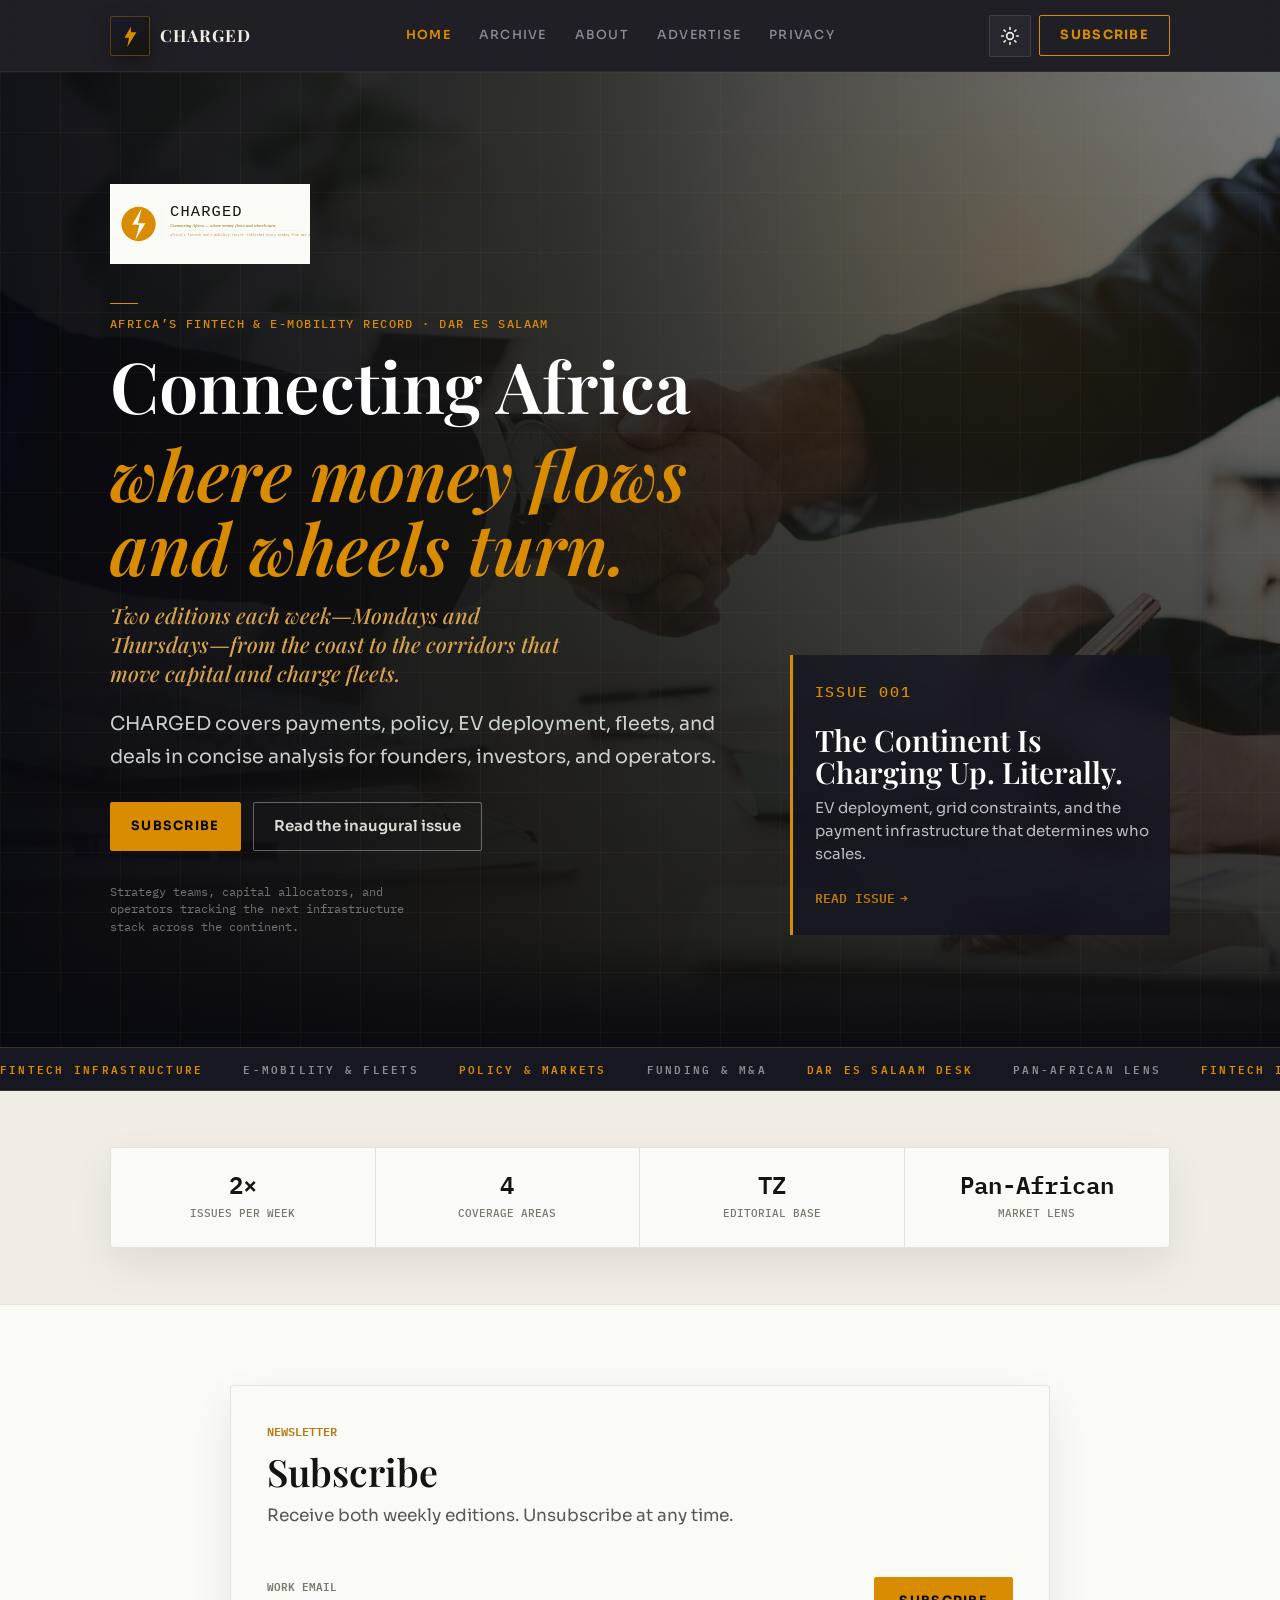
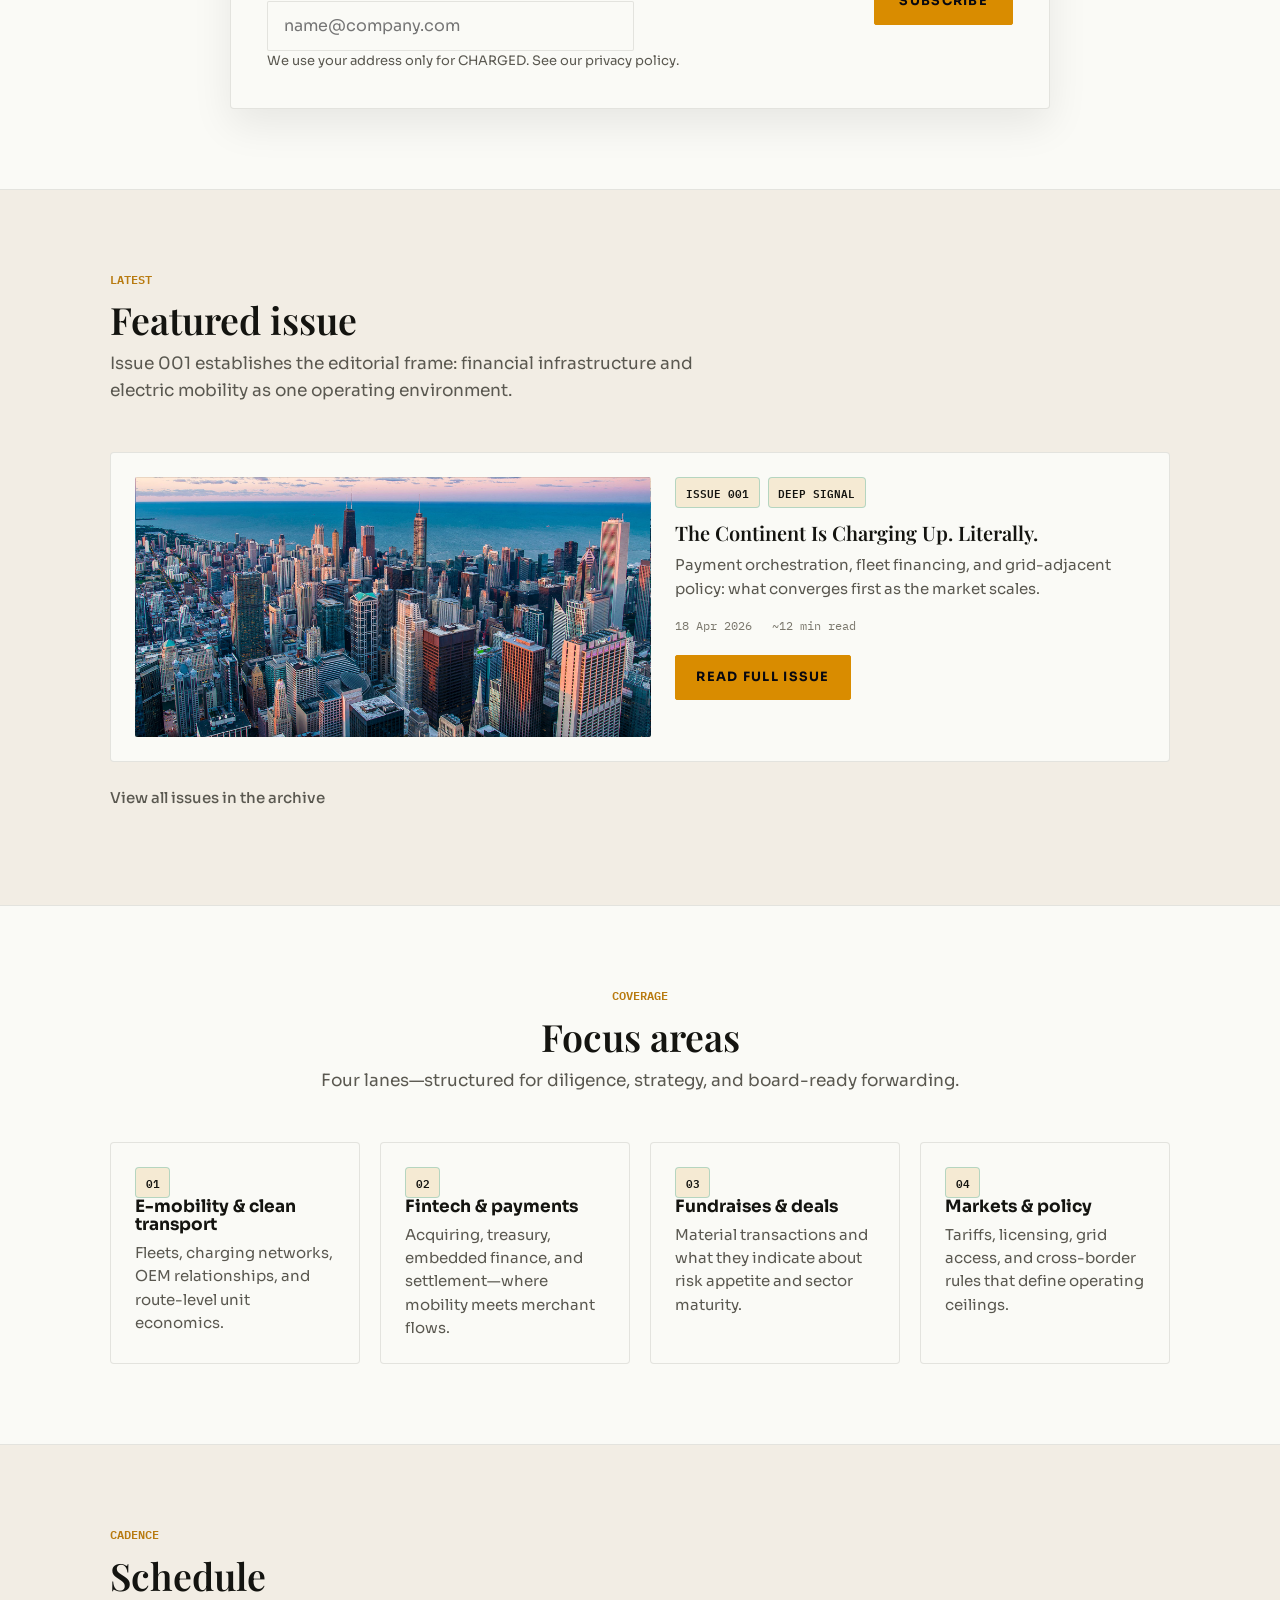
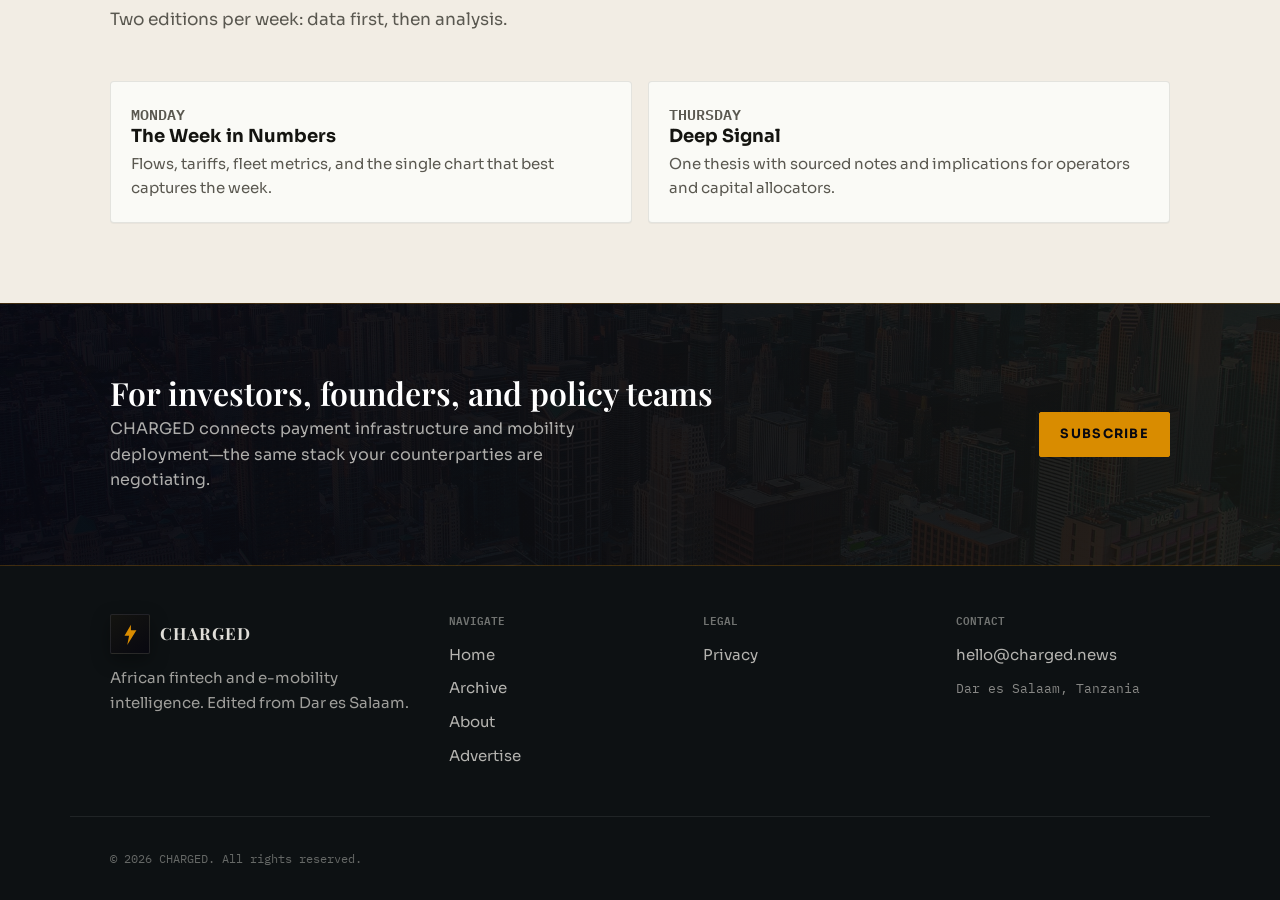
==== commit 80a52a31: "revised with charged content" ====
--- a/index.html
+++ b/index.html
@@ -11,15 +11,15 @@
   <meta property="og:title" content="CHARGED — Africa fintech &amp; e-mobility intelligence">
   <meta property="og:description" content="Weekly intelligence on Africa’s fintech and e-mobility sectors. Published from Dar es Salaam.">
   <meta property="og:url" content="https://charged.news/">
-  <meta property="og:image" content="https://charged.news/img/bg-img/1.jpg">
+  <meta property="og:image" content="https://charged.news/assets/images/brand/charged-newsletter-graphic.svg">
   <meta name="twitter:card" content="summary_large_image">
   <meta name="twitter:title" content="CHARGED">
   <meta name="twitter:description" content="Where fintech meets the electric road across Africa.">
   <link rel="icon" href="assets/images/favicon.svg" type="image/svg+xml">
   <link rel="apple-touch-icon" href="assets/images/favicon.svg">
   <link rel="stylesheet" href="assets/css/charged.css">
-  <meta name="theme-color" content="#f5f2eb" media="(prefers-color-scheme: light)">
-  <meta name="theme-color" content="#0a0c0f" media="(prefers-color-scheme: dark)">
+  <meta name="theme-color" content="#f2ede4" media="(prefers-color-scheme: light)">
+  <meta name="theme-color" content="#080810" media="(prefers-color-scheme: dark)">
 </head>
 <body>
   <a class="ch-skip" href="#main">Skip to content</a>
@@ -74,27 +74,46 @@
 
     <main class="ch-main" id="main">
       <section class="ch-hero" aria-labelledby="hero-heading">
+        <div class="ch-hero__mesh" aria-hidden="true"></div>
+        <div class="ch-hero__glow" aria-hidden="true"></div>
         <div class="ch-container ch-hero__grid">
-          <div>
-            <p class="ch-kicker">Published from Dar es Salaam · Weekly</p>
-            <h1 id="hero-heading">Intelligence at the intersection of African fintech and electric mobility.</h1>
-            <p class="ch-hero__dek">CHARGED covers payments, fleets, policy, and deals—concise analysis for founders, investors, and operators. Where fintech meets the electric road across Africa.</p>
+          <div class="ch-hero__content">
+            <img class="ch-hero__wordmark" src="assets/images/brand/charged-wordmark-light.svg" width="200" height="48" alt="CHARGED">
+            <p class="ch-kicker ch-kicker--rule">Africa’s fintech &amp; e-mobility record · Dar es Salaam</p>
+            <h1 id="hero-heading">Connecting Africa <span class="ch-hero__emph">where money flows and wheels turn.</span></h1>
+            <p class="ch-hero__italic-tagline">Two editions each week—Mondays and Thursdays—from the coast to the corridors that move capital and charge fleets.</p>
+            <p class="ch-hero__dek">CHARGED covers payments, policy, EV deployment, fleets, and deals in concise analysis for founders, investors, and operators.</p>
             <div class="ch-hero__actions">
               <a class="ch-btn ch-btn--primary" href="#subscribe">Subscribe</a>
               <a class="ch-btn ch-btn--on-dark" href="article.html">Read the inaugural issue</a>
             </div>
-          </div>
-          <div class="ch-hero__panel">
-            <div class="ch-hero__panel-img" style="background-image:url(img/bg-img/1.jpg);" role="img" aria-hidden="true"></div>
-            <div class="ch-hero__panel-inner">
-              <p class="ch-kicker">Issue 001</p>
-              <h2>The Continent Is Charging Up. Literally.</h2>
-              <p>EV deployment, grid constraints, and the payment infrastructure that determines who scales—two editions per week.</p>
-              <a class="ch-link-arrow" href="article.html">Read issue</a>
-            </div>
-          </div>
-        </div>
-      </section>
+            <p class="ch-hero__tagline">Strategy teams, capital allocators, and operators tracking the next infrastructure stack across the continent.</p>
+          </div>
+          <div class="ch-hero__brief" aria-label="Latest issue">
+            <p class="ch-kicker">Issue 001</p>
+            <h2>The Continent Is Charging Up. Literally.</h2>
+            <p>EV deployment, grid constraints, and the payment infrastructure that determines who scales.</p>
+            <a class="ch-link-arrow" href="article.html">Read issue</a>
+          </div>
+        </div>
+      </section>
+
+      <div class="ch-marquee" aria-hidden="true">
+        <div class="ch-marquee__track">
+          <span>Fintech infrastructure</span>
+          <span>E-mobility &amp; fleets</span>
+          <span>Policy &amp; markets</span>
+          <span>Funding &amp; M&amp;A</span>
+          <span>Dar es Salaam desk</span>
+          <span>Pan-African lens</span>
+          <span>Fintech infrastructure</span>
+          <span>E-mobility &amp; fleets</span>
+          <span>Policy &amp; markets</span>
+          <span>Funding &amp; M&amp;A</span>
+          <span>Dar es Salaam desk</span>
+          <span>Pan-African lens</span>
+        </div>
+      </div>
 
       <section class="ch-section ch-section--tight" aria-labelledby="stats-heading">
         <div class="ch-container">
@@ -176,7 +195,7 @@
               </div>
             </div>
           </article>
-          <p class="ch-text-muted" style="margin-top:1.5rem;font-size:0.9375rem;"><a href="archive.html">View all issues in the archive</a></p>
+          <p class="ch-archive-more"><a href="archive.html">View all issues in the archive</a></p>
         </div>
       </section>
 
--- a/assets/css/charged.css
+++ b/assets/css/charged.css
@@ -3,39 +3,43 @@
    HTML/CSS/JS only. Tokens, components, light/dark themes.
    ============================================================================= */
 
-@import url("https://fonts.googleapis.com/css2?family=IBM+Plex+Mono:wght@400;500;600&family=Instrument+Sans:ital,wght@0,400;0,500;0,600;0,700;1,400&family=Playfair+Display:ital,wght@0,500;0,600;0,700;1,500&display=swap");
-
-/* -----------------------------------------------------------------------------
-   Design tokens
+@import url("https://fonts.googleapis.com/css2?family=IBM+Plex+Mono:wght@400;500;600&family=Playfair+Display:ital,wght@0,500;0,600;0,700;1,500&family=Sora:wght@300;400;500;600;700&display=swap");
+
+/* -----------------------------------------------------------------------------
+   Design tokens — CHARGED rebrand (new/ + brand SVGs: #141410, #D98C00)
    ----------------------------------------------------------------------------- */
 :root {
   --font-display: "Playfair Display", Georgia, serif;
-  --font-ui: "Instrument Sans", system-ui, sans-serif;
+  --font-ui: "Sora", system-ui, sans-serif;
   --font-mono: "IBM Plex Mono", ui-monospace, monospace;
 
-  --ch-bg: #f5f2eb;
-  --ch-surface: #ffffff;
-  --ch-surface-2: #faf8f4;
-  --ch-ink: #12151a;
-  --ch-ink-muted: #5c5f66;
-  --ch-ink-subtle: #8a8f98;
-  --ch-border: #e2ddd3;
-  --ch-border-strong: #c9c2b4;
-
-  --ch-accent: #c9a227;
-  --ch-accent-bright: #e4b84a;
-  --ch-accent-dim: rgba(201, 162, 39, 0.14);
-  --ch-accent-glow: rgba(228, 184, 74, 0.35);
-
-  --ch-navy: #0f1419;
-  --ch-navy-soft: #1a222c;
-
-  --ch-radius-sm: 6px;
-  --ch-radius: 12px;
-  --ch-radius-lg: 16px;
-
-  --ch-shadow: 0 12px 40px rgba(15, 20, 25, 0.08);
-  --ch-shadow-hover: 0 18px 50px rgba(15, 20, 25, 0.12);
+  --ch-bg: #f2ede4;
+  --ch-surface: #fafaf6;
+  --ch-surface-2: #f0ebe2;
+  --ch-ink: #141410;
+  --ch-ink-muted: #5a5850;
+  --ch-ink-subtle: #7a776c;
+  --ch-border: rgba(20, 20, 16, 0.1);
+  --ch-border-strong: rgba(217, 140, 0, 0.32);
+
+  --ch-accent: #b87a0f;
+  --ch-accent-bright: #d98c00;
+  --ch-accent-dim: rgba(217, 140, 0, 0.14);
+  --ch-accent-glow: rgba(217, 140, 0, 0.32);
+  --ch-secondary: #c8953a;
+  --ch-secondary-dim: rgba(200, 149, 58, 0.14);
+
+  --ch-navy: #080810;
+  --ch-navy-soft: #141410;
+  --ch-panel: #13131f;
+  --ch-border-faint: rgba(255, 255, 255, 0.06);
+
+  --ch-radius-sm: 2px;
+  --ch-radius: 4px;
+  --ch-radius-lg: 4px;
+
+  --ch-shadow: 0 16px 40px rgba(8, 8, 16, 0.08);
+  --ch-shadow-hover: 0 22px 50px rgba(8, 8, 16, 0.12);
 
   --ch-header-h: 72px;
   --ch-max-read: 42rem;
@@ -46,22 +50,26 @@
 
 [data-theme="dark"] {
   color-scheme: dark;
-  --ch-bg: #0a0c0f;
-  --ch-surface: #12151a;
-  --ch-surface-2: #181c24;
-  --ch-ink: #eceae4;
-  --ch-ink-muted: #a8a49a;
-  --ch-ink-subtle: #7a756c;
-  --ch-border: #2a3038;
-  --ch-border-strong: #3d4550;
-
-  --ch-accent: #e4b84a;
-  --ch-accent-bright: #f0cc6a;
-  --ch-accent-dim: rgba(228, 184, 74, 0.12);
-  --ch-accent-glow: rgba(228, 184, 74, 0.25);
-
-  --ch-navy: #06080a;
-  --ch-navy-soft: #12151a;
+  --ch-bg: #080810;
+  --ch-surface: #13131f;
+  --ch-surface-2: #1a1a2a;
+  --ch-ink: #f2ede4;
+  --ch-ink-muted: #b8b4c0;
+  --ch-ink-subtle: #8a8a9a;
+  --ch-border: rgba(200, 149, 58, 0.18);
+  --ch-border-strong: rgba(224, 172, 82, 0.35);
+
+  --ch-accent: #c8953a;
+  --ch-accent-bright: #e0ac52;
+  --ch-accent-dim: rgba(200, 149, 58, 0.12);
+  --ch-accent-glow: rgba(224, 172, 82, 0.22);
+  --ch-secondary: #e0ac52;
+  --ch-secondary-dim: rgba(224, 172, 82, 0.14);
+
+  --ch-navy: #080810;
+  --ch-navy-soft: #0e0e1a;
+  --ch-panel: #13131f;
+  --ch-border-faint: rgba(255, 255, 255, 0.06);
 
   --ch-shadow: 0 12px 40px rgba(0, 0, 0, 0.45);
   --ch-shadow-hover: 0 20px 55px rgba(0, 0, 0, 0.55);
@@ -101,6 +109,7 @@
   color: var(--ch-ink);
   background: var(--ch-bg);
   -webkit-font-smoothing: antialiased;
+  text-rendering: optimizeLegibility;
 }
 
 img {
@@ -135,14 +144,14 @@
 h4 {
   font-family: var(--font-display);
   font-weight: 600;
-  line-height: 1.15;
-  letter-spacing: -0.02em;
+  line-height: 1.08;
+  letter-spacing: 0;
   margin: 0 0 0.5em;
 }
 
 .ch-mono {
   font-family: var(--font-mono);
-  letter-spacing: 0.02em;
+  letter-spacing: 0;
 }
 
 /* -----------------------------------------------------------------------------
@@ -185,18 +194,20 @@
   top: 0;
   z-index: 9000;
   height: var(--ch-header-h);
-  background: var(--ch-surface);
-  border-bottom: 1px solid var(--ch-border);
-  transition: background var(--ch-trans), box-shadow var(--ch-trans);
+  background: rgba(8, 8, 16, 0.9);
+  border-bottom: 1px solid var(--ch-border-faint);
+  backdrop-filter: blur(18px);
+  -webkit-backdrop-filter: blur(18px);
+  transition: background var(--ch-trans), box-shadow var(--ch-trans), border-color var(--ch-trans);
 }
 
 .ch-header.is-scrolled {
-  box-shadow: var(--ch-shadow);
+  box-shadow: 0 8px 32px rgba(0, 0, 0, 0.35);
+  border-color: var(--ch-border-faint);
 }
 
 [data-theme="dark"] .ch-header {
-  background: rgba(18, 21, 26, 0.92);
-  backdrop-filter: blur(12px);
+  background: rgba(8, 8, 16, 0.94);
 }
 
 .ch-header__inner {
@@ -213,26 +224,27 @@
   gap: 0.65rem;
   font-weight: 700;
   font-size: 1.125rem;
-  letter-spacing: -0.03em;
-  color: var(--ch-ink);
+  letter-spacing: 0;
+  color: #f2ede4;
 }
 .ch-logo:hover {
-  color: var(--ch-ink);
+  color: #fff;
 }
 .ch-logo__mark {
   width: 40px;
   height: 40px;
   border-radius: var(--ch-radius-sm);
-  background: linear-gradient(145deg, var(--ch-navy-soft), var(--ch-navy));
-  border: 1px solid var(--ch-border);
+  background: linear-gradient(145deg, #1a1a2a, #141410);
+  border: 1px solid rgba(217, 140, 0, 0.35);
   display: grid;
   place-items: center;
   flex-shrink: 0;
+  box-shadow: 0 6px 18px rgba(0, 0, 0, 0.35);
 }
 .ch-logo__mark svg {
   width: 22px;
   height: 22px;
-  color: var(--ch-accent);
+  color: var(--ch-accent-bright);
 }
 
 @media (max-width: 991px) {
@@ -241,11 +253,12 @@
   }
 }
 .ch-logo__text {
+  font-family: var(--font-display);
   font-weight: 700;
-  font-size: 1rem;
-  letter-spacing: 0.14em;
+  font-size: 1.05rem;
+  letter-spacing: 0.06em;
   text-transform: uppercase;
-  color: var(--ch-ink);
+  color: #f2ede4;
 }
 
 .ch-logo--footer {
@@ -279,19 +292,23 @@
 
 .ch-nav a {
   display: block;
-  padding: 0.5rem 0.85rem;
+  padding: 0.5rem 0.75rem;
   border-radius: var(--ch-radius-sm);
-  font-size: 0.9375rem;
+  font-size: 0.78rem;
   font-weight: 500;
-  color: var(--ch-ink-muted);
+  letter-spacing: 0.1em;
+  text-transform: uppercase;
+  color: #8a8a9a;
 }
 .ch-nav a:hover,
 .ch-nav a[aria-current="page"] {
-  color: var(--ch-ink);
-  background: var(--ch-accent-dim);
+  color: #f2ede4;
+  background: transparent;
 }
 .ch-nav a[aria-current="page"] {
   font-weight: 600;
+  color: var(--ch-accent-bright);
+  box-shadow: none;
 }
 
 .ch-header__actions {
@@ -305,17 +322,17 @@
   width: 42px;
   height: 42px;
   border-radius: var(--ch-radius-sm);
-  border: 1px solid var(--ch-border);
-  background: var(--ch-surface-2);
-  color: var(--ch-ink);
+  border: 1px solid rgba(255, 255, 255, 0.12);
+  background: rgba(255, 255, 255, 0.04);
+  color: #f2ede4;
   cursor: pointer;
   display: grid;
   place-items: center;
   transition: border-color var(--ch-trans), background var(--ch-trans), transform var(--ch-trans);
 }
 .ch-icon-btn:hover {
-  border-color: var(--ch-accent);
-  background: var(--ch-accent-dim);
+  border-color: rgba(217, 140, 0, 0.45);
+  background: rgba(217, 140, 0, 0.1);
 }
 .ch-icon-btn:active {
   transform: scale(0.97);
@@ -342,9 +359,9 @@
   width: 44px;
   height: 44px;
   padding: 0;
-  border: 1px solid var(--ch-border);
+  border: 1px solid rgba(255, 255, 255, 0.12);
   border-radius: var(--ch-radius-sm);
-  background: var(--ch-surface-2);
+  background: rgba(255, 255, 255, 0.04);
   cursor: pointer;
 }
 .ch-nav-toggle span {
@@ -352,7 +369,7 @@
   height: 2px;
   width: 20px;
   margin-inline: auto;
-  background: var(--ch-ink);
+  background: #f2ede4;
   border-radius: 1px;
   transition: transform var(--ch-trans), opacity var(--ch-trans);
 }
@@ -379,9 +396,9 @@
   right: 0;
   top: 100%;
   padding: 0.75rem 0 1.25rem;
-  background: var(--ch-surface);
-  border-bottom: 1px solid var(--ch-border);
-  box-shadow: var(--ch-shadow);
+  background: #13131f;
+  border-bottom: 1px solid var(--ch-border-faint);
+  box-shadow: 0 20px 50px rgba(0, 0, 0, 0.45);
 }
 .ch-mobile-nav.is-open {
   display: block;
@@ -395,8 +412,11 @@
   display: block;
   padding: 0.85rem clamp(1.25rem, 4vw, 2.5rem);
   font-weight: 500;
-  border-bottom: 1px solid var(--ch-border);
-  color: var(--ch-ink);
+  font-size: 0.82rem;
+  letter-spacing: 0.08em;
+  text-transform: uppercase;
+  border-bottom: 1px solid var(--ch-border-faint);
+  color: #b8b4c0;
 }
 .ch-mobile-nav a:hover,
 .ch-mobile-nav a:focus {
@@ -417,7 +437,8 @@
   align-items: center;
   justify-content: center;
   gap: 0.5rem;
-  padding: 0.75rem 1.35rem;
+  min-height: 44px;
+  padding: 0.72rem 1.25rem;
   font-family: var(--font-ui);
   font-size: 0.9375rem;
   font-weight: 600;
@@ -435,16 +456,33 @@
 }
 
 .ch-btn--primary {
-  background: var(--ch-accent);
-  color: var(--ch-navy);
-  border-color: var(--ch-accent);
+  background: var(--ch-accent-bright);
+  color: #080810;
+  border-color: var(--ch-accent-bright);
+  font-size: 0.8rem;
+  font-weight: 700;
+  letter-spacing: 0.1em;
+  text-transform: uppercase;
 }
 .ch-btn--primary:hover:not(:disabled) {
-  background: var(--ch-accent-bright);
-  border-color: var(--ch-accent-bright);
-  color: var(--ch-navy);
+  background: #e8b44a;
+  border-color: #e8b44a;
+  color: #080810;
   box-shadow: 0 8px 24px var(--ch-accent-glow);
   transform: translateY(-1px);
+}
+
+.ch-header .ch-btn--primary {
+  background: transparent;
+  color: var(--ch-accent-bright);
+  border: 1px solid var(--ch-accent-bright);
+  min-height: auto;
+  padding: 0.55rem 1.25rem;
+}
+.ch-header .ch-btn--primary:hover:not(:disabled) {
+  background: var(--ch-accent-bright);
+  color: #080810;
+  border-color: var(--ch-accent-bright);
 }
 
 .ch-btn--ghost {
@@ -472,22 +510,22 @@
 .ch-btn--on-dark {
   background: transparent;
   color: rgba(236, 234, 228, 0.92);
-  border: 1px solid rgba(255, 255, 255, 0.32);
+  border: 1px solid rgba(255, 255, 255, 0.34);
 }
 .ch-btn--on-dark:hover:not(:disabled) {
   border-color: var(--ch-accent-bright);
   color: var(--ch-accent-bright);
-  background: rgba(228, 184, 74, 0.08);
+  background: rgba(217, 140, 0, 0.1);
   transform: translateY(-1px);
 }
 
 .ch-hero__tagline {
   font-family: var(--font-mono);
   font-size: 0.75rem;
-  letter-spacing: 0.06em;
+  letter-spacing: 0;
   color: rgba(236, 234, 228, 0.45);
   margin: 1.5rem 0 0;
-  max-width: 36ch;
+  max-width: 46ch;
   line-height: 1.45;
 }
 
@@ -504,27 +542,16 @@
   margin-top: 1.25rem;
 }
 
-.ch-share-link {
-  display: inline-flex;
-  align-items: center;
-  justify-content: center;
-  min-width: 40px;
-  height: 40px;
-  padding: 0 0.65rem;
-  border-radius: var(--ch-radius-sm);
-  border: 1px solid var(--ch-border);
-  background: var(--ch-surface);
+.ch-archive-more {
+  margin-top: 1.5rem;
+  font-size: 0.9375rem;
+}
+.ch-archive-more a {
   color: var(--ch-ink-muted);
-  font-family: var(--font-mono);
-  font-size: 0.6875rem;
-  font-weight: 600;
-  text-transform: uppercase;
-  letter-spacing: 0.06em;
-}
-.ch-share-link:hover {
-  border-color: var(--ch-accent);
+  font-weight: 500;
+}
+.ch-archive-more a:hover {
   color: var(--ch-accent);
-  background: var(--ch-accent-dim);
 }
 
 .ch-link-arrow {
@@ -535,7 +562,7 @@
   font-size: 0.8125rem;
   font-weight: 600;
   text-transform: uppercase;
-  letter-spacing: 0.06em;
+  letter-spacing: 0;
   color: var(--ch-accent);
 }
 .ch-link-arrow::after {
@@ -551,30 +578,70 @@
    ----------------------------------------------------------------------------- */
 .ch-hero {
   position: relative;
-  padding-block: clamp(3rem, 8vw, 5.5rem);
+  min-height: clamp(560px, 78vh, 760px);
+  display: flex;
+  align-items: center;
+  padding-block: clamp(4.5rem, 9vw, 7rem);
   background: var(--ch-navy);
-  color: #eceae4;
+  color: #f2ede4;
   overflow: hidden;
 }
 .ch-hero::before {
   content: "";
   position: absolute;
   inset: 0;
-  background: radial-gradient(ellipse 80% 60% at 70% 20%, rgba(228, 184, 74, 0.12), transparent 55%),
-    linear-gradient(180deg, rgba(10, 12, 15, 0.3), var(--ch-navy));
+  z-index: 0;
+  background:
+    linear-gradient(90deg, rgba(8, 8, 16, 0.94) 0%, rgba(20, 20, 16, 0.82) 45%, rgba(20, 20, 16, 0.4) 100%),
+    linear-gradient(180deg, rgba(8, 8, 16, 0.2), rgba(20, 20, 16, 0.85)),
+    url("../../img/bg-img/1.jpg") center / cover no-repeat;
+  pointer-events: none;
+}
+.ch-hero::after {
+  content: "";
+  position: absolute;
+  inset: auto 0 0;
+  z-index: 0;
+  height: 7rem;
+  background: linear-gradient(180deg, transparent, rgba(8, 8, 16, 0.88));
+  pointer-events: none;
+}
+
+.ch-hero__mesh {
+  position: absolute;
+  inset: 0;
+  z-index: 1;
+  background-image: linear-gradient(rgba(200, 149, 58, 0.05) 1px, transparent 1px),
+    linear-gradient(90deg, rgba(200, 149, 58, 0.05) 1px, transparent 1px);
+  background-size: 60px 60px;
+  pointer-events: none;
+}
+.ch-hero__glow {
+  position: absolute;
+  top: -18%;
+  right: -8%;
+  width: min(70vw, 720px);
+  height: min(70vw, 720px);
+  z-index: 1;
+  background: radial-gradient(ellipse, rgba(217, 140, 0, 0.09) 0%, transparent 68%);
   pointer-events: none;
 }
 
 .ch-hero__grid {
   position: relative;
+  z-index: 2;
   display: grid;
-  gap: clamp(2rem, 5vw, 3.5rem);
-  align-items: center;
+  gap: clamp(2rem, 5vw, 4rem);
+  align-items: end;
 }
 @media (min-width: 900px) {
   .ch-hero__grid {
-    grid-template-columns: 1.05fr 0.95fr;
-  }
+    grid-template-columns: minmax(0, 1fr) minmax(280px, 380px);
+  }
+}
+
+.ch-hero__content {
+  max-width: 720px;
 }
 
 .ch-kicker {
@@ -590,18 +657,56 @@
   margin-bottom: 1rem;
 }
 
+.ch-kicker--rule {
+  flex-direction: column;
+  align-items: flex-start;
+  gap: 0.65rem;
+}
+.ch-kicker--rule::before {
+  content: "";
+  display: block;
+  width: 28px;
+  height: 1px;
+  background: var(--ch-accent-bright);
+}
+
 .ch-hero h1 {
-  font-size: clamp(2.25rem, 5vw, 3.35rem);
+  font-size: clamp(2.5rem, 5.5vw, 4.5rem);
   color: #fff;
   margin-bottom: 1rem;
   max-width: 14ch;
+  line-height: 1.05;
+}
+.ch-hero__emph {
+  display: block;
+  font-style: italic;
+  font-weight: 600;
+  color: var(--ch-accent-bright);
+  margin-top: 0.2em;
+}
+.ch-hero__italic-tagline {
+  font-family: var(--font-display);
+  font-size: clamp(1.05rem, 2.2vw, 1.35rem);
+  font-style: italic;
+  font-weight: 500;
+  color: rgba(224, 172, 82, 0.95);
+  margin: 0 0 1.25rem;
+  max-width: 36ch;
+  line-height: 1.35;
+}
+
+.ch-hero__wordmark {
+  display: block;
+  width: min(200px, 52vw);
+  height: auto;
+  margin-bottom: 1.35rem;
 }
 
 .ch-hero__dek {
-  font-size: 1.125rem;
-  line-height: 1.65;
-  color: rgba(236, 234, 228, 0.78);
-  max-width: 38ch;
+  font-size: clamp(1rem, 2vw, 1.2rem);
+  line-height: 1.7;
+  color: rgba(238, 243, 240, 0.84);
+  max-width: 50ch;
   margin-bottom: 1.75rem;
 }
 
@@ -612,47 +717,94 @@
   margin-bottom: 2rem;
 }
 
-.ch-hero__panel {
+.ch-hero__brief {
   position: relative;
-  border-radius: var(--ch-radius-lg);
-  border: 1px solid rgba(228, 184, 74, 0.25);
-  background: rgba(255, 255, 255, 0.04);
-  padding: 1.5rem;
-  min-height: 280px;
-}
-.ch-hero__panel-img {
-  position: absolute;
-  inset: 0;
-  border-radius: inherit;
-  background-size: cover;
-  background-position: center;
-  opacity: 0.45;
-}
-.ch-hero__panel-inner {
-  position: relative;
-  z-index: 1;
-}
-.ch-hero__panel .ch-kicker {
+  border-top: 1px solid rgba(255, 255, 255, 0.22);
+  border-bottom: 1px solid rgba(255, 255, 255, 0.1);
+  background: rgba(19, 19, 31, 0.72);
+  backdrop-filter: blur(14px);
+  padding: 1.35rem 0;
+}
+@media (min-width: 900px) {
+  .ch-hero__brief {
+    padding: 1.5rem 0 1.5rem 1.35rem;
+    border-left: 3px solid var(--ch-accent-bright);
+    border-top: 0;
+    border-bottom: 0;
+  }
+}
+.ch-hero__brief .ch-kicker {
   color: var(--ch-accent-bright);
 }
-.ch-hero__panel h2 {
-  font-size: 1.35rem;
+.ch-hero__brief h2 {
+  font-size: clamp(1.35rem, 3vw, 1.85rem);
   color: #fff;
   margin-bottom: 0.5rem;
   font-family: var(--font-display);
 }
-.ch-hero__panel p {
+.ch-hero__brief p {
   font-size: 0.9375rem;
-  color: rgba(236, 234, 228, 0.72);
+  color: rgba(238, 243, 240, 0.76);
   margin: 0 0 1.25rem;
   line-height: 1.55;
 }
 
 /* -----------------------------------------------------------------------------
+   Marquee (homepage)
+   ----------------------------------------------------------------------------- */
+.ch-marquee {
+  position: relative;
+  z-index: 1;
+  border-block: 1px solid rgba(200, 149, 58, 0.22);
+  background: rgba(19, 19, 31, 0.98);
+  padding: 0.75rem 0;
+  overflow: hidden;
+}
+.ch-marquee__track {
+  display: flex;
+  gap: 2.5rem;
+  width: max-content;
+  animation: ch-marquee 40s linear infinite;
+  font-family: var(--font-mono);
+  font-size: 0.7rem;
+  font-weight: 600;
+  text-transform: uppercase;
+  letter-spacing: 0.2em;
+  color: rgba(242, 237, 228, 0.55);
+}
+.ch-marquee__track span {
+  white-space: nowrap;
+}
+.ch-marquee__track span:nth-child(4n + 1),
+.ch-marquee__track span:nth-child(4n + 3) {
+  color: var(--ch-accent-bright);
+}
+@keyframes ch-marquee {
+  0% {
+    transform: translateX(0);
+  }
+  100% {
+    transform: translateX(-50%);
+  }
+}
+@media (prefers-reduced-motion: reduce) {
+  .ch-marquee__track {
+    animation: none;
+    flex-wrap: wrap;
+    width: 100%;
+    max-width: 56rem;
+    margin-inline: auto;
+    justify-content: center;
+    gap: 0.75rem 1.5rem;
+    padding-inline: 1rem;
+  }
+}
+
+/* -----------------------------------------------------------------------------
    Sections
    ----------------------------------------------------------------------------- */
 .ch-section {
-  padding-block: clamp(3.5rem, 8vw, 5.5rem);
+  padding-block: clamp(3.25rem, 7vw, 5rem);
 }
 
 .ch-section--tight {
@@ -678,7 +830,7 @@
   font-size: 0.75rem;
   font-weight: 600;
   text-transform: uppercase;
-  letter-spacing: 0.14em;
+  letter-spacing: 0;
   color: var(--ch-accent);
   margin-bottom: 0.65rem;
   display: block;
@@ -702,11 +854,12 @@
 .ch-stat-bar {
   display: grid;
   grid-template-columns: repeat(2, 1fr);
-  gap: 1px;
-  background: var(--ch-border);
+  gap: 0;
+  background: var(--ch-surface);
   border: 1px solid var(--ch-border);
   border-radius: var(--ch-radius);
   overflow: hidden;
+  box-shadow: var(--ch-shadow);
 }
 @media (min-width: 768px) {
   .ch-stat-bar {
@@ -716,8 +869,24 @@
 
 .ch-stat {
   background: var(--ch-surface);
-  padding: 1.25rem 1rem;
+  padding: 1.35rem 1rem;
   text-align: center;
+  border-right: 1px solid var(--ch-border);
+  border-bottom: 1px solid var(--ch-border);
+}
+.ch-stat:nth-child(even) {
+  border-right: 0;
+}
+@media (min-width: 768px) {
+  .ch-stat {
+    border-bottom: 0;
+  }
+  .ch-stat:nth-child(even) {
+    border-right: 1px solid var(--ch-border);
+  }
+  .ch-stat:last-child {
+    border-right: 0;
+  }
 }
 .ch-stat__value {
   font-family: var(--font-mono);
@@ -732,7 +901,7 @@
   font-size: 0.6875rem;
   font-weight: 500;
   text-transform: uppercase;
-  letter-spacing: 0.1em;
+  letter-spacing: 0;
   color: var(--ch-ink-subtle);
   margin-top: 0.35rem;
 }
@@ -770,8 +939,8 @@
 }
 .ch-card:hover {
   border-color: var(--ch-border-strong);
-  box-shadow: var(--ch-shadow-hover);
-  transform: translateY(-3px);
+  box-shadow: var(--ch-shadow);
+  transform: translateY(-2px);
 }
 
 .ch-card--issue {
@@ -837,11 +1006,12 @@
   }
 }
 .ch-card--featured .ch-card__visual {
-  min-height: 220px;
+  min-height: 260px;
   border-radius: var(--ch-radius-sm);
   background-size: cover;
   background-position: center;
   border: 1px solid var(--ch-border);
+  filter: saturate(0.95) contrast(1.04);
 }
 
 /* Article preview (list) */
@@ -877,12 +1047,12 @@
   font-size: 0.6875rem;
   font-weight: 600;
   text-transform: uppercase;
-  letter-spacing: 0.08em;
+  letter-spacing: 0;
   padding: 0.35rem 0.6rem;
   border-radius: 4px;
   background: var(--ch-accent-dim);
   color: var(--ch-ink);
-  border: 1px solid rgba(201, 162, 39, 0.35);
+  border: 1px solid rgba(15, 159, 143, 0.28);
 }
 
 .ch-tag-row {
@@ -896,7 +1066,7 @@
   font-family: var(--font-mono);
   font-size: 0.75rem;
   padding: 0.4rem 0.75rem;
-  border-radius: 999px;
+  border-radius: var(--ch-radius-sm);
   border: 1px solid var(--ch-border);
   background: var(--ch-surface-2);
   color: var(--ch-ink-muted);
@@ -967,13 +1137,14 @@
   border-radius: var(--ch-radius);
   padding: 1.35rem 1.25rem;
   background: var(--ch-surface);
+  box-shadow: 0 1px 0 rgba(16, 20, 24, 0.04);
 }
 .ch-schedule__day {
   font-family: var(--font-mono);
   font-size: 0.75rem;
   font-weight: 600;
   text-transform: uppercase;
-  letter-spacing: 0.1em;
+  letter-spacing: 0;
   color: var(--ch-accent);
   margin-bottom: 0.35rem;
 }
@@ -994,9 +1165,11 @@
    ----------------------------------------------------------------------------- */
 .ch-cta-band {
   padding-block: clamp(3rem, 6vw, 4.5rem);
-  background: linear-gradient(135deg, var(--ch-navy) 0%, #1a222c 100%);
-  color: #eceae4;
-  border-block: 1px solid rgba(228, 184, 74, 0.2);
+  background:
+    linear-gradient(90deg, rgba(8, 8, 16, 0.96), rgba(20, 20, 16, 0.92)),
+    url("../../img/bg-img/6.jpg") center / cover no-repeat;
+  color: #f2ede4;
+  border-block: 1px solid rgba(217, 140, 0, 0.25);
 }
 .ch-cta-band__inner {
   display: flex;
@@ -1030,6 +1203,7 @@
   border-radius: var(--ch-radius-lg);
   padding: clamp(1.5rem, 4vw, 2.25rem);
   background: var(--ch-surface);
+  box-shadow: var(--ch-shadow);
 }
 
 .ch-form-row {
@@ -1056,7 +1230,7 @@
   font-size: 0.6875rem;
   font-weight: 600;
   text-transform: uppercase;
-  letter-spacing: 0.1em;
+  letter-spacing: 0;
   color: var(--ch-ink-subtle);
 }
 
@@ -1067,7 +1241,7 @@
   font-size: 1rem;
   border: 1px solid var(--ch-border);
   border-radius: var(--ch-radius-sm);
-  background: var(--ch-bg);
+  background: var(--ch-surface);
   color: var(--ch-ink);
   transition: border-color var(--ch-trans), box-shadow var(--ch-trans);
 }
@@ -1141,16 +1315,14 @@
   padding-block: clamp(3rem, 7vw, 4.5rem);
   padding-top: calc(var(--ch-header-h) + clamp(2rem, 5vw, 3rem));
   margin-top: calc(-1 * var(--ch-header-h));
-  background: var(--ch-navy);
+  background:
+    linear-gradient(90deg, rgba(16, 20, 23, 0.95), rgba(16, 20, 23, 0.78)),
+    url("../../img/bg-img/13.jpg") center / cover no-repeat;
   color: #eceae4;
   position: relative;
 }
 .ch-page-hero::after {
-  content: "";
-  position: absolute;
-  inset: 0;
-  background: radial-gradient(ellipse 60% 50% at 80% 0%, rgba(228, 184, 74, 0.1), transparent);
-  pointer-events: none;
+  content: none;
 }
 .ch-page-hero .ch-container {
   position: relative;
@@ -1171,7 +1343,7 @@
   font-family: var(--font-mono);
   font-size: 0.75rem;
   text-transform: uppercase;
-  letter-spacing: 0.08em;
+  letter-spacing: 0;
   color: rgba(236, 234, 228, 0.55);
 }
 .ch-breadcrumb a {
@@ -1189,6 +1361,51 @@
 }
 .ch-page-hero .ch-hero__dek {
   max-width: none;
+  color: rgba(236, 234, 228, 0.78);
+  margin: 0 0 0.5rem;
+  line-height: 1.55;
+}
+.ch-page-hero .ch-hero__dek--narrow {
+  max-width: 42ch;
+  margin: 0;
+}
+
+.ch-archive-lead {
+  margin-bottom: 2.5rem;
+}
+
+.ch-page-hero__subline {
+  margin: 0;
+  color: rgba(236, 234, 228, 0.72);
+  font-size: 1rem;
+  line-height: 1.55;
+}
+
+.ch-filter-label {
+  margin-bottom: 1rem;
+}
+
+.ch-archive-grid-gap {
+  margin-top: 2rem;
+}
+
+.ch-partner-form {
+  margin-top: 2rem;
+}
+.ch-partner-form .ch-field + .ch-field {
+  margin-top: 1rem;
+}
+.ch-partner-cta {
+  margin-top: 1rem;
+}
+.ch-advertise-lead {
+  margin-top: 1.5rem;
+}
+.ch-card--format h3 {
+  font-family: var(--font-ui);
+  font-size: 1.125rem;
+  font-weight: 700;
+  margin: 0 0 0.4rem;
 }
 .ch-page-hero .ch-meta-row {
   margin-top: 0.75rem;
@@ -1285,7 +1502,7 @@
   font-size: 0.6875rem;
   font-weight: 600;
   text-transform: uppercase;
-  letter-spacing: 0.2em;
+  letter-spacing: 0;
   color: var(--ch-ink-subtle);
 }
 .ch-section-break::before,
@@ -1309,22 +1526,27 @@
   font-family: var(--font-mono);
   font-size: 0.75rem;
   text-transform: uppercase;
-  letter-spacing: 0.08em;
+  letter-spacing: 0;
   color: var(--ch-ink-subtle);
 }
-.ch-share-row a {
+.ch-share-row .ch-share-link {
   display: inline-flex;
   align-items: center;
   justify-content: center;
-  width: 40px;
+  min-width: 2.75rem;
   height: 40px;
+  padding: 0 0.65rem;
   border-radius: var(--ch-radius-sm);
   border: 1px solid var(--ch-border);
   background: var(--ch-surface);
   color: var(--ch-ink-muted);
-  font-size: 0.875rem;
-}
-.ch-share-row a:hover {
+  font-family: var(--font-mono);
+  font-size: 0.6875rem;
+  font-weight: 600;
+  text-transform: uppercase;
+  letter-spacing: 0;
+}
+.ch-share-row .ch-share-link:hover {
   border-color: var(--ch-accent);
   color: var(--ch-accent);
   background: var(--ch-accent-dim);
@@ -1383,7 +1605,7 @@
    Footer
    ----------------------------------------------------------------------------- */
 .ch-footer {
-  background: var(--ch-navy);
+  background: #0d1113;
   color: rgba(236, 234, 228, 0.65);
   padding-block: 3rem 0;
   margin-top: auto;
@@ -1419,7 +1641,7 @@
   font-size: 0.6875rem;
   font-weight: 600;
   text-transform: uppercase;
-  letter-spacing: 0.14em;
+  letter-spacing: 0;
   color: rgba(236, 234, 228, 0.45);
   margin: 0 0 1rem;
 }
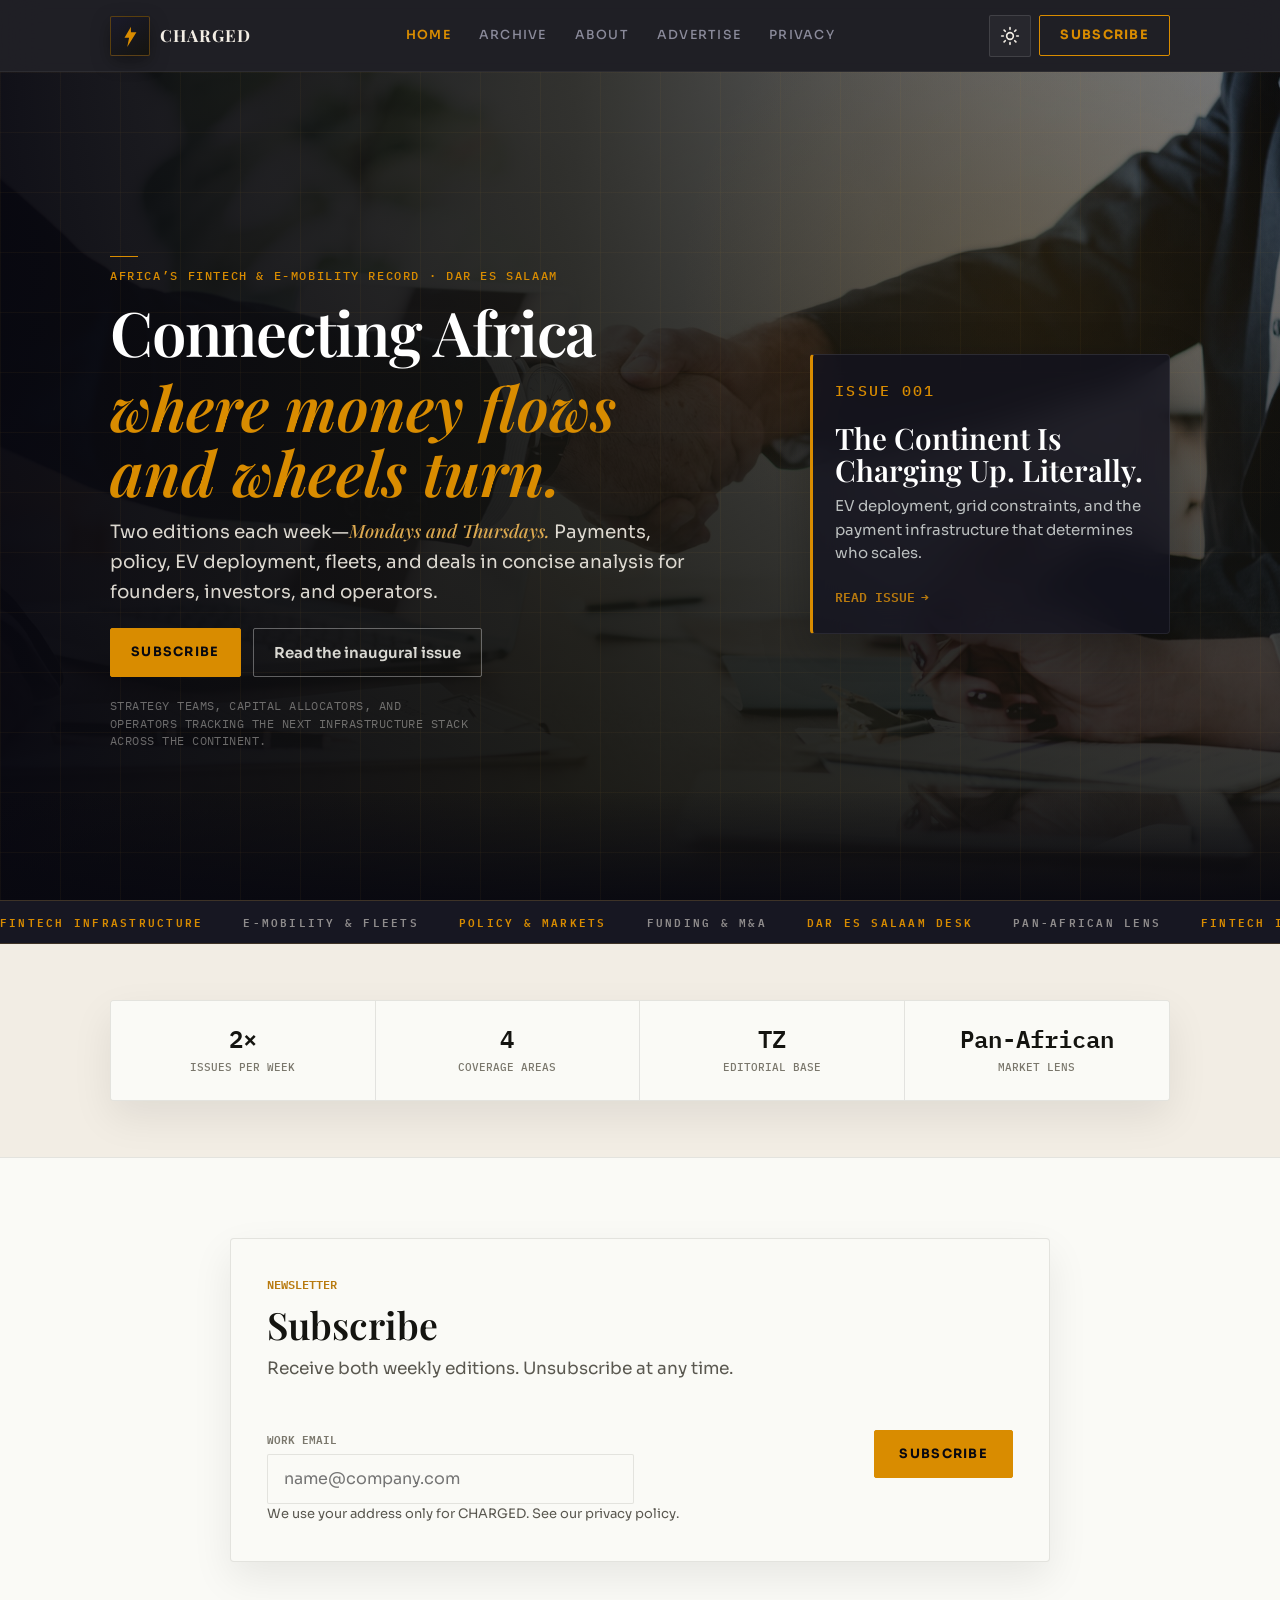
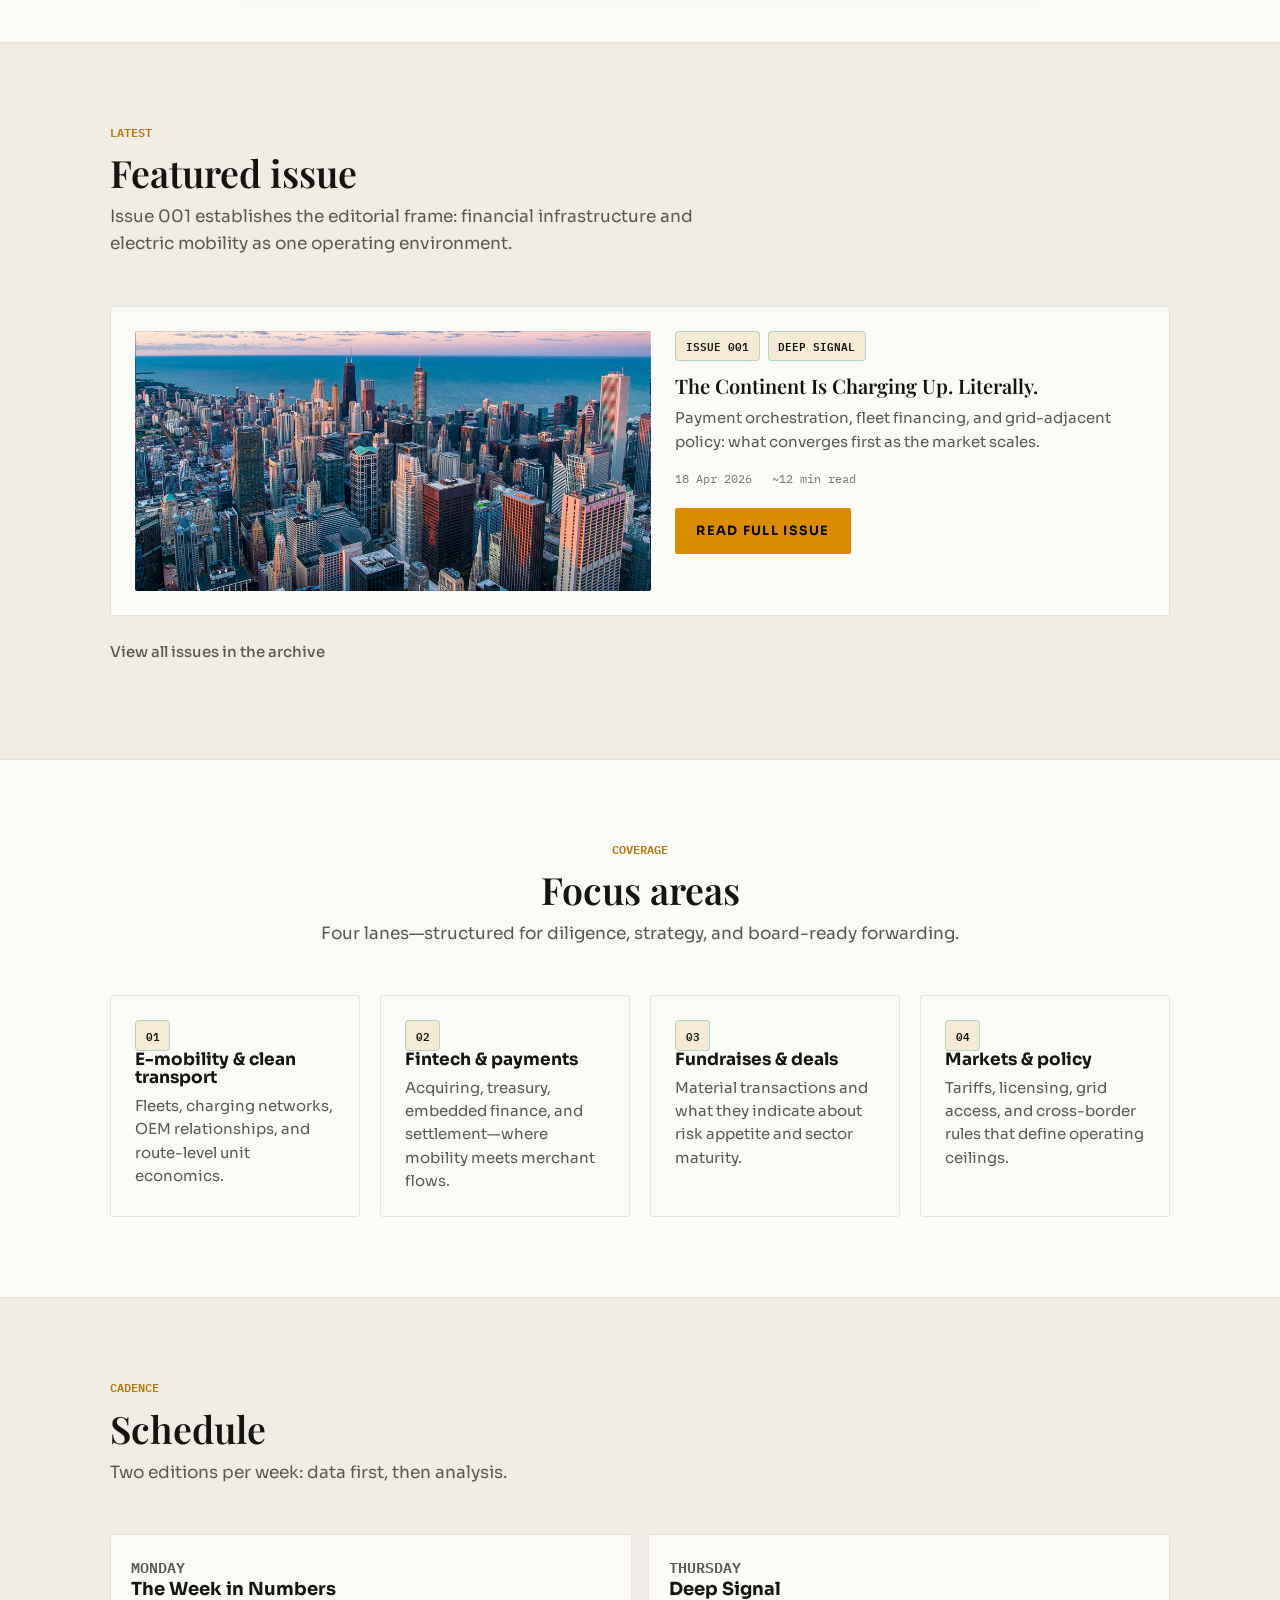
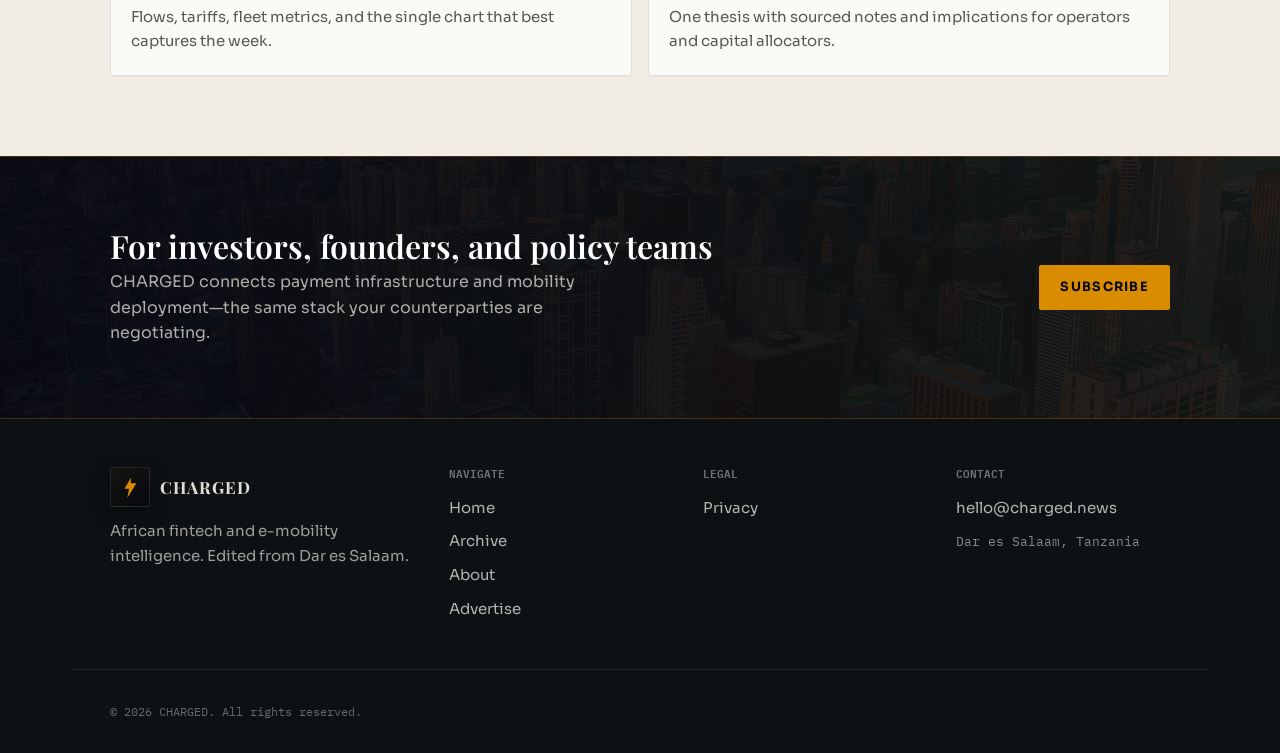
==== commit f6dce5fb: "hero section revised" ====
--- a/index.html
+++ b/index.html
@@ -78,11 +78,9 @@
         <div class="ch-hero__glow" aria-hidden="true"></div>
         <div class="ch-container ch-hero__grid">
           <div class="ch-hero__content">
-            <img class="ch-hero__wordmark" src="assets/images/brand/charged-wordmark-light.svg" width="200" height="48" alt="CHARGED">
             <p class="ch-kicker ch-kicker--rule">Africa’s fintech &amp; e-mobility record · Dar es Salaam</p>
             <h1 id="hero-heading">Connecting Africa <span class="ch-hero__emph">where money flows and wheels turn.</span></h1>
-            <p class="ch-hero__italic-tagline">Two editions each week—Mondays and Thursdays—from the coast to the corridors that move capital and charge fleets.</p>
-            <p class="ch-hero__dek">CHARGED covers payments, policy, EV deployment, fleets, and deals in concise analysis for founders, investors, and operators.</p>
+            <p class="ch-hero__lead">Two editions each week—<em>Mondays and Thursdays.</em> Payments, policy, EV deployment, fleets, and deals in concise analysis for founders, investors, and operators.</p>
             <div class="ch-hero__actions">
               <a class="ch-btn ch-btn--primary" href="#subscribe">Subscribe</a>
               <a class="ch-btn ch-btn--on-dark" href="article.html">Read the inaugural issue</a>
--- a/assets/css/charged.css
+++ b/assets/css/charged.css
@@ -521,12 +521,13 @@
 
 .ch-hero__tagline {
   font-family: var(--font-mono);
-  font-size: 0.75rem;
-  letter-spacing: 0;
-  color: rgba(236, 234, 228, 0.45);
-  margin: 1.5rem 0 0;
-  max-width: 46ch;
-  line-height: 1.45;
+  font-size: 0.72rem;
+  letter-spacing: 0.04em;
+  text-transform: uppercase;
+  color: rgba(236, 234, 228, 0.42);
+  margin: 1rem 0 0;
+  max-width: 52ch;
+  line-height: 1.5;
 }
 
 .ch-form-actions {
@@ -578,13 +579,21 @@
    ----------------------------------------------------------------------------- */
 .ch-hero {
   position: relative;
-  min-height: clamp(560px, 78vh, 760px);
-  display: flex;
-  align-items: center;
-  padding-block: clamp(4.5rem, 9vw, 7rem);
+  /* One full viewport fold below sticky header — stable on mobile (svh) */
+  min-height: max(520px, calc(100vh - var(--ch-header-h)));
+  display: flex;
+  flex-direction: column;
+  justify-content: center;
+  padding-block: clamp(1.75rem, 4vw, 2.75rem);
+  padding-bottom: max(1.75rem, env(safe-area-inset-bottom, 0px));
   background: var(--ch-navy);
   color: #f2ede4;
   overflow: hidden;
+}
+@supports (min-height: 100svh) {
+  .ch-hero {
+    min-height: max(520px, calc(100svh - var(--ch-header-h)));
+  }
 }
 .ch-hero::before {
   content: "";
@@ -627,21 +636,25 @@
   pointer-events: none;
 }
 
-.ch-hero__grid {
+.ch-hero > .ch-container.ch-hero__grid {
   position: relative;
   z-index: 2;
+  flex: 1 1 auto;
   display: grid;
-  gap: clamp(2rem, 5vw, 4rem);
-  align-items: end;
+  gap: clamp(1.75rem, 4vw, 3rem);
+  align-items: center;
+  align-content: center;
+  min-height: 0;
 }
 @media (min-width: 900px) {
-  .ch-hero__grid {
-    grid-template-columns: minmax(0, 1fr) minmax(280px, 380px);
+  .ch-hero > .ch-container.ch-hero__grid {
+    grid-template-columns: minmax(0, 1fr) minmax(280px, 360px);
+    column-gap: clamp(2rem, 5vw, 3.5rem);
   }
 }
 
 .ch-hero__content {
-  max-width: 720px;
+  max-width: 38rem;
 }
 
 .ch-kicker {
@@ -649,12 +662,12 @@
   align-items: center;
   gap: 0.5rem;
   font-family: var(--font-mono);
-  font-size: 0.75rem;
+  font-size: 0.72rem;
   font-weight: 500;
   text-transform: uppercase;
-  letter-spacing: 0.12em;
+  letter-spacing: 0.14em;
   color: var(--ch-accent-bright);
-  margin-bottom: 1rem;
+  margin-bottom: 0.85rem;
 }
 
 .ch-kicker--rule {
@@ -671,35 +684,35 @@
 }
 
 .ch-hero h1 {
-  font-size: clamp(2.5rem, 5.5vw, 4.5rem);
+  font-size: clamp(2.35rem, 5vw + 0.5rem, 3.85rem);
+  font-weight: 600;
   color: #fff;
-  margin-bottom: 1rem;
-  max-width: 14ch;
-  line-height: 1.05;
+  margin: 0 0 0.85rem;
+  max-width: 15ch;
+  line-height: 1.04;
+  letter-spacing: -0.02em;
 }
 .ch-hero__emph {
   display: block;
   font-style: italic;
   font-weight: 600;
   color: var(--ch-accent-bright);
-  margin-top: 0.2em;
-}
-.ch-hero__italic-tagline {
+  margin-top: 0.18em;
+  letter-spacing: 0;
+}
+
+.ch-hero__lead {
+  font-size: clamp(1rem, 1.35vw + 0.85rem, 1.15rem);
+  line-height: 1.62;
+  color: rgba(242, 237, 228, 0.9);
+  max-width: 42ch;
+  margin: 0 0 1.35rem;
+}
+.ch-hero__lead em {
   font-family: var(--font-display);
-  font-size: clamp(1.05rem, 2.2vw, 1.35rem);
   font-style: italic;
   font-weight: 500;
-  color: rgba(224, 172, 82, 0.95);
-  margin: 0 0 1.25rem;
-  max-width: 36ch;
-  line-height: 1.35;
-}
-
-.ch-hero__wordmark {
-  display: block;
-  width: min(200px, 52vw);
-  height: auto;
-  margin-bottom: 1.35rem;
+  color: rgba(224, 172, 82, 0.98);
 }
 
 .ch-hero__dek {
@@ -713,24 +726,28 @@
 .ch-hero__actions {
   display: flex;
   flex-wrap: wrap;
-  gap: 0.75rem;
-  margin-bottom: 2rem;
+  gap: 0.65rem 0.75rem;
+  margin-bottom: 1.25rem;
 }
 
 .ch-hero__brief {
   position: relative;
-  border-top: 1px solid rgba(255, 255, 255, 0.22);
-  border-bottom: 1px solid rgba(255, 255, 255, 0.1);
-  background: rgba(19, 19, 31, 0.72);
-  backdrop-filter: blur(14px);
-  padding: 1.35rem 0;
+  border: 1px solid rgba(255, 255, 255, 0.12);
+  border-radius: var(--ch-radius);
+  background: rgba(19, 19, 31, 0.78);
+  backdrop-filter: blur(16px);
+  -webkit-backdrop-filter: blur(16px);
+  padding: 1.25rem 1.2rem;
+  box-shadow: 0 18px 48px rgba(0, 0, 0, 0.28);
 }
 @media (min-width: 900px) {
   .ch-hero__brief {
-    padding: 1.5rem 0 1.5rem 1.35rem;
+    padding: 1.45rem 1.35rem 1.45rem 1.4rem;
     border-left: 3px solid var(--ch-accent-bright);
-    border-top: 0;
-    border-bottom: 0;
+    border-top-color: rgba(255, 255, 255, 0.1);
+    border-right-color: rgba(255, 255, 255, 0.08);
+    border-bottom-color: rgba(255, 255, 255, 0.08);
+    align-self: center;
   }
 }
 .ch-hero__brief .ch-kicker {
